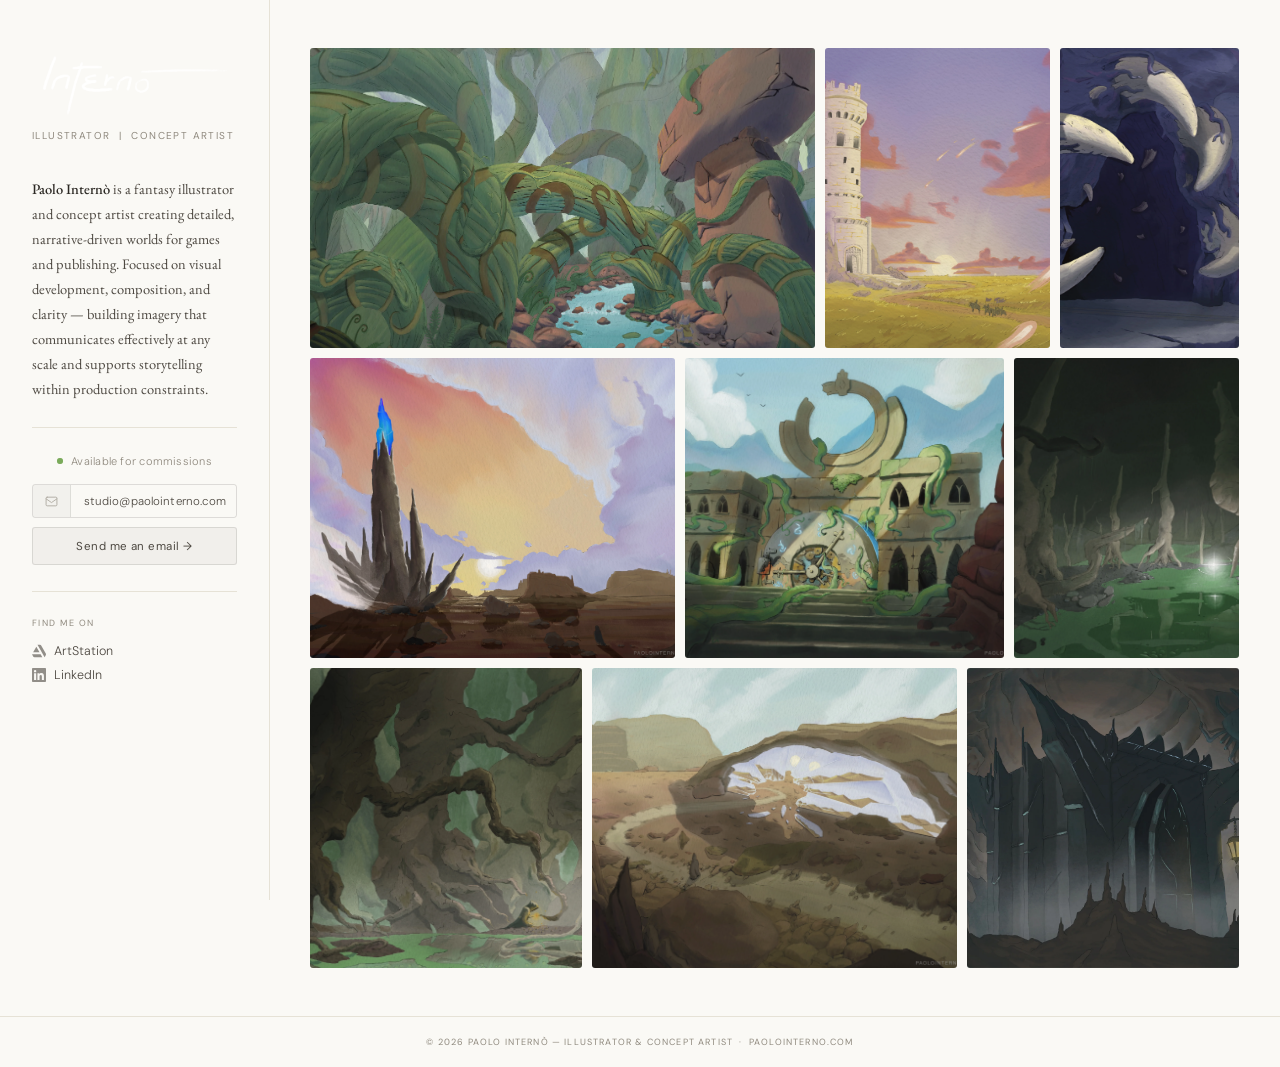
==== index.html @ 75bec922 "Add files via upload" ====
<!DOCTYPE html>
<html lang="en">
<head>
  <meta charset="UTF-8" />
  <meta name="viewport" content="width=device-width, initial-scale=1.0" />
  <title>Paolo Internò — Illustrator &amp; Concept Artist</title>
  <meta name="description" content="Illustrator and concept artist based in Italy. Narrative-driven fantasy worlds for games and publishing. Open for commissions — Paolo Internò." />
  <meta name="author" content="Paolo Internò" />
  <meta name="robots" content="index, follow" />
  <link rel="canonical" href="https://www.paolointerno.com/" />
  <link rel="sitemap" type="application/xml" title="Sitemap" href="/sitemap.xml" />
  <link rel="alternate" hreflang="en" href="https://www.paolointerno.com/" />
  <link rel="alternate" hreflang="x-default" href="https://www.paolointerno.com/" />
  <meta property="og:type" content="website" />
  <meta property="og:url" content="https://www.paolointerno.com/" />
  <meta property="og:title" content="Paolo Internò — Illustrator &amp; Concept Artist" />
  <meta property="og:description" content="Illustrator and concept artist based in Italy. Detailed, narrative-driven fantasy worlds for games and publishing. Open for commissions." />
  <meta property="og:image" content="https://www.paolointerno.com/assets/og-image.jpg" />
  <meta property="og:locale" content="en_US" />
  <meta property="og:site_name" content="Paolo Internò — Illustrator &amp; Concept Artist" />
  <meta name="twitter:card" content="summary_large_image" />
  <meta name="twitter:title" content="Paolo Internò — Illustrator &amp; Concept Artist" />
  <meta name="twitter:description" content="Fantasy illustrator and concept artist based in Italy. World-building art for games and publishing." />
  <meta name="twitter:image" content="https://www.paolointerno.com/assets/og-image.jpg" />
  <link rel="icon" type="image/png" href="assets/favicon/favicon-96x96.png" sizes="96x96" />
  <link rel="icon" type="image/svg+xml" href="assets/favicon/favicon.svg" />
  <link rel="shortcut icon" href="assets/favicon/favicon.ico" />
  <link rel="apple-touch-icon" sizes="180x180" href="assets/favicon/apple-touch-icon.png" />
  <meta name="apple-mobile-web-app-title" content="Internò" />
  <link rel="manifest" href="assets/favicon/site.webmanifest" />
  <meta name="apple-mobile-web-app-capable" content="yes" />
  <meta name="apple-mobile-web-app-status-bar-style" content="black-translucent" />
  <meta name="theme-color" content="#faf9f5" />
  <meta name="msapplication-TileColor" content="#faf9f5" />
  <script type="application/ld+json">
  {
    "@context": "https://schema.org",
    "@graph": [
      {
        "@type": "Person",
        "@id": "https://www.paolointerno.com/#person",
        "name": "Paolo Internò",
        "alternateName": ["Paolo Interno", "P. Internò", "P. Interno"],
        "url": "https://www.paolointerno.com",
        "email": "studio@paolointerno.com",
        "jobTitle": "Freelance Illustrator & Concept Artist",
        "description": "Paolo Internò (Paolo Interno) is a fantasy illustrator and concept artist based in Italy, creating detailed narrative-driven worlds for games and publishing.",
        "knowsAbout": [
          "landscape illustration", "environment illustration", "fantasy landscape art",
          "concept art", "environment design", "world-building", "digital painting",
          "game art", "publishing illustration", "fantasy illustration", "background art"
        ],
        "address": { "@type": "PostalAddress", "addressCountry": "IT" },
        "sameAs": [
          "https://www.artstation.com/paolointerno",
          "https://www.linkedin.com/in/paolointerno"
        ]
      },
      {
        "@type": "ProfessionalService",
        "@id": "https://www.paolointerno.com/#service",
        "name": "Paolo Internò — Freelance Illustration & Concept Art",
        "url": "https://www.paolointerno.com",
        "email": "studio@paolointerno.com",
        "provider": { "@id": "https://www.paolointerno.com/#person" },
        "serviceType": ["Landscape Illustration", "Environment Art", "Concept Art", "Fantasy Illustration"],
        "areaServed": "Worldwide",
        "description": "Commission-based fantasy illustration and concept art for games and publishing. Focused on world-building, composition, and narrative storytelling.",
        "hasOfferCatalog": {
          "@type": "OfferCatalog",
          "name": "Illustration & Concept Art Services",
          "itemListElement": [
            { "@type": "Offer", "itemOffered": { "@type": "Service", "name": "Fantasy Illustration" } },
            { "@type": "Offer", "itemOffered": { "@type": "Service", "name": "Concept Art for Games" } },
            { "@type": "Offer", "itemOffered": { "@type": "Service", "name": "Publishing Illustration & Concept Art" } }
          ]
        }
      },
      {
        "@type": "WebPage",
        "@id": "https://www.paolointerno.com/#webpage",
        "url": "https://www.paolointerno.com/",
        "name": "Paolo Internò — Illustrator &amp; Concept Artist",
        "description": "Portfolio of Paolo Internò, freelance illustrator and concept artist. Detailed, narrative-driven fantasy worlds for games and publishing.",
        "author": { "@id": "https://www.paolointerno.com/#person" },
        "inLanguage": "en",
        "about": { "@id": "https://www.paolointerno.com/#person" }
      },
      {
        "@type": "ImageGallery",
        "@id": "https://www.paolointerno.com/#gallery",
        "name": "Fantasy Illustration & Concept Art Portfolio — Paolo Internò",
        "url": "https://www.paolointerno.com/",
        "author": { "@id": "https://www.paolointerno.com/#person" },
        "hasPart": [
          {
            "@type": "ImageObject",
            "name": "Forest",
            "description": "A sprawling ancient forest bathed in light - fantasy landscape illustration by Paolo Internò.",
            "contentUrl": "https://www.paolointerno.com/assets/illustrations/forest_bloomburrow_final.webp",
            "encodingFormat": "image/webp",
            "author": { "@id": "https://www.paolointerno.com/#person" },
            "keywords": "fantasy forest landscape illustration, environment art, digital painting"
          },
          {
            "@type": "ImageObject",
            "name": "Plains",
            "description": "Wide-open grassland at golden hour — illustration by Paolo Internò.",
            "contentUrl": "https://www.paolointerno.com/assets/illustrations/plains_final.webp",
            "encodingFormat": "image/webp",
            "author": { "@id": "https://www.paolointerno.com/#person" },
            "keywords": "plains environment illustration, golden hour landscape, fantasy art"
          },
          {
            "@type": "ImageObject",
            "name": "Umbral Rift",
            "description": "A monumental beast-mouth cavern entrance — fantasy environment art by Paolo Internò.",
            "contentUrl": "https://www.paolointerno.com/assets/illustrations/umbral_rift_final.webp",
            "encodingFormat": "image/webp",
            "author": { "@id": "https://www.paolointerno.com/#person" },
            "keywords": "fantasy cave environment art, dark fantasy illustration, game art"
          },
          {
            "@type": "ImageObject",
            "name": "Ash Monolith",
            "description": "A solitary ancient monolith rises from an ash-covered plain — illustration by Paolo Internò.",
            "contentUrl": "https://www.paolointerno.com/assets/illustrations/ash_monolith_final.webp",
            "encodingFormat": "image/webp",
            "author": { "@id": "https://www.paolointerno.com/#person" },
            "keywords": "monolith landscape illustration, post-apocalyptic fantasy, environment art"
          },
          {
            "@type": "ImageObject",
            "name": "Mana Breach",
            "description": "An arcane rupture tears through a ruined landscape — fantasy landscape art by Paolo Internò.",
            "contentUrl": "https://www.paolointerno.com/assets/illustrations/mana_breach_final.webp",
            "encodingFormat": "image/webp",
            "author": { "@id": "https://www.paolointerno.com/#person" },
            "keywords": "fantasy magic landscape art, arcane environment illustration, game art"
          },
          {
            "@type": "ImageObject",
            "name": "Whispers from the Mireglass",
            "description": "A reflective swamp with ghostly apparitions — illustration by Paolo Internò.",
            "contentUrl": "https://www.paolointerno.com/assets/illustrations/whispers_from_the_mireglass_final.webp",
            "encodingFormat": "image/webp",
            "author": { "@id": "https://www.paolointerno.com/#person" },
            "keywords": "swamp landscape illustration, dark fantasy environment, atmospheric art"
          },
          {
            "@type": "ImageObject",
            "name": "Heartroot Vault",
            "description": "A vast underground root network forms a cathedral-like natural vault — illustration by Paolo Internò.",
            "contentUrl": "https://www.paolointerno.com/assets/illustrations/heartroot_vault_final.webp",
            "encodingFormat": "image/webp",
            "author": { "@id": "https://www.paolointerno.com/#person" },
            "keywords": "underground fantasy environment, root cavern illustration, dungeon art"
          },
          {
            "@type": "ImageObject",
            "name": "The Artifact Vault",
            "description": "An old catacomb guarded by creepy spiders — illustration by Paolo Internò.",
            "contentUrl": "https://www.paolointerno.com/assets/illustrations/the_artifact_vault_final.webp",
            "encodingFormat": "image/webp",
            "author": { "@id": "https://www.paolointerno.com/#person" },
            "keywords": "catacomb illustration, dark fantasy dungeon art, environment illustration"
          },
          {
            "@type": "ImageObject",
            "name": "Paradox Hollow",
            "description": "A spatially distorted desert where geometry defies logic — illustration by Paolo Internò.",
            "contentUrl": "https://www.paolointerno.com/assets/illustrations/paradox_hollow_final.webp",
            "encodingFormat": "image/webp",
            "author": { "@id": "https://www.paolointerno.com/#person" },
            "keywords": "surreal landscape illustration, fantasy desert art, distorted environment"
          }
        ]
      }
    ]
  }
  </script>
  <link rel="preload" as="image" href="assets/illustrations/forest_bloomburrow_final.webp" type="image/webp" fetchpriority="high" />
  <link rel="preconnect" href="https://fonts.googleapis.com" />
  <link rel="preconnect" href="https://fonts.gstatic.com" crossorigin />
  <!-- Load fonts async — avoids render-blocking, display=swap prevents invisible text -->
  <link rel="preload" as="style" href="https://fonts.googleapis.com/css2?family=EB+Garamond:ital,wght@0,400;0,500;1,400&family=DM+Sans:wght@300;400;500&display=swap" />
  <link rel="stylesheet" media="print" onload="this.media='all'" href="https://fonts.googleapis.com/css2?family=EB+Garamond:ital,wght@0,400;0,500;1,400&family=DM+Sans:wght@300;400;500&display=swap" />
  <noscript><link rel="stylesheet" href="https://fonts.googleapis.com/css2?family=EB+Garamond:ital,wght@0,400;0,500;1,400&family=DM+Sans:wght@300;400;500&display=swap" /></noscript>

  <link rel="stylesheet" href="style.css" />
  </head>
<body>

<!-- ── Lightbox ── -->
<div class="lightbox" id="lightbox" role="dialog" aria-modal="true" aria-labelledby="lbTitle">
  <div class="lightbox-backdrop" id="lbBackdrop"></div>
  <button class="lightbox-close" id="lbClose" aria-label="Close">&#x2715;</button>
  <div class="lightbox-inner">
    <div class="lightbox-scroll-area" id="lbScrollArea"></div>
    <div class="lightbox-panel">
      <div class="lightbox-counter" id="lbCounter"></div>
      <div class="lightbox-title" id="lbTitle"></div>
      <div class="lightbox-meta" id="lbMeta"></div>
      <button class="lightbox-close-mobile" id="lbCloseMobile" aria-label="Close">&#x2715;</button>
      <div class="lightbox-desc" id="lbDesc"></div>
      <div class="lightbox-divider"></div>
      <div class="lightbox-nav">
        <button class="lightbox-nav-btn" id="lbPrev">
          <svg viewBox="0 0 24 24" fill="none" stroke="currentColor" stroke-width="1.8" stroke-linecap="round" stroke-linejoin="round"><polyline points="15 18 9 12 15 6"/></svg>Prev
        </button>
        <button class="lightbox-nav-btn" id="lbNext">
          Next<svg viewBox="0 0 24 24" fill="none" stroke="currentColor" stroke-width="1.8" stroke-linecap="round" stroke-linejoin="round"><polyline points="9 18 15 12 9 6"/></svg>
        </button>
      </div>
    </div>
  </div>
</div>

<div class="site">

  <!-- ── Sidebar ── -->
  <aside class="sidebar" aria-label="Contact and navigation">
    <div class="sidebar-text-content">

      <h1 class="sr-only">Paolo Internò (Paolo Interno) — Illustrator &amp; Concept Artist</h1>
      <div class="sig-wrap">
        <picture>
          <source srcset="assets/Signature.webp" type="image/webp" />
          <img src="assets/Signature.png" alt="Paolo Internò — freelance illustrator and concept artist"
            onerror="this.parentElement.nextElementSibling.style.display='block'" width="630" height="234" />
        </picture>
        <span class="sig-fallback">Paolo Internò</span>
      </div>

      <p class="role">Illustrator &nbsp;|&nbsp; Concept Artist</p>

      <p class="about-bio">
        <strong>Paolo Internò</strong> is a fantasy illustrator and concept artist creating detailed, narrative-driven worlds for games and publishing. Focused on visual development, composition, and clarity — building imagery that communicates effectively at any scale and supports storytelling within production constraints.
      </p>

      <div class="divider"></div>

      <!-- Sidebar caption (desktop only, shown when lightbox is open) -->
      <div class="sidebar-caption-area" id="sbCaption" aria-hidden="true">
        <div class="sidebar-caption-title" id="sbTitle">-</div>
        <div class="sidebar-caption-meta" id="sbMeta">-</div>
        <div class="sidebar-nav-btns">
          <button class="sidebar-nav-btn" id="sbPrev">
            <svg viewBox="0 0 24 24" fill="none" stroke="currentColor" stroke-width="1.8" stroke-linecap="round" stroke-linejoin="round"><polyline points="15 18 9 12 15 6"/></svg>Prev
          </button>
          <button class="sidebar-nav-btn" id="sbNext">
            Next<svg viewBox="0 0 24 24" fill="none" stroke="currentColor" stroke-width="1.8" stroke-linecap="round" stroke-linejoin="round"><polyline points="9 18 15 12 9 6"/></svg>
          </button>
        </div>
        <div class="divider" style="margin-top:1.4rem"></div>
      </div>

      <!-- Contact block -->
      <div class="contact-block">
        <div class="contact-status">
          <div class="avail-dot"></div>
          Available for commissions
        </div>
        <div class="contact-email-row">
          <div class="contact-email-label">
            <svg viewBox="0 0 24 24" fill="none" stroke="currentColor" stroke-width="1.6" stroke-linecap="round" stroke-linejoin="round"><rect x="2" y="4" width="20" height="16" rx="2"/><polyline points="2,7 12,14 22,7"/></svg>
          </div>
          <a class="contact-email-link" href="mailto:studio@paolointerno.com">studio@paolointerno.com</a>
        </div>
        <a class="contact-cta" href="mailto:studio@paolointerno.com">Send me an email →</a>
      </div>

      <!-- Divider before social (hidden on mobile) -->
      <div class="divider sidebar-divider-before-social"></div>

      <!-- Social links (desktop only - hidden on mobile) -->
      <div class="sidebar-section">
        <p class="sidebar-label">Find me on</p>
        <a class="sidebar-link" href="https://www.artstation.com/paolointerno" target="_blank" rel="noopener noreferrer me">
          <svg viewBox="0 0 24 24" fill="currentColor" aria-hidden="true"><path d="M0 17.723l2.027 3.505h.001a2.424 2.424 0 0 0 2.164 1.333h13.457l-2.792-4.838H0zm24 .025c0-.484-.143-.935-.388-1.314L15.728 2.728a2.424 2.424 0 0 0-2.164-1.333H9.419L21.598 22.54l1.92-3.325c.32-.556.482-1.145.482-1.467zm-11.129-3.462L7.428 4.858l-5.444 9.428h10.887z"/></svg>
          ArtStation
        </a>
        <a class="sidebar-link" href="https://www.linkedin.com/in/paolointerno" target="_blank" rel="noopener noreferrer me">
          <svg viewBox="0 0 24 24" fill="currentColor" aria-hidden="true"><path d="M20.447 20.452h-3.554v-5.569c0-1.328-.027-3.037-1.852-3.037-1.853 0-2.136 1.445-2.136 2.939v5.667H9.351V9h3.414v1.561h.046c.477-.9 1.637-1.85 3.37-1.85 3.601 0 4.267 2.37 4.267 5.455v6.286zM5.337 7.433a2.062 2.062 0 0 1-2.063-2.065 2.064 2.064 0 1 1 2.063 2.065zm1.782 13.019H3.555V9h3.564v11.452zM22.225 0H1.771C.792 0 0 .774 0 1.729v20.542C0 23.227.792 24 1.771 24h20.451C23.2 24 24 23.227 24 22.271V1.729C24 .774 23.2 0 22.222 0h.003z"/></svg>
          LinkedIn
        </a>
      </div>

    </div>
  </aside>

  <!-- ── Gallery ── -->
  <main class="gallery-area" aria-label="Portfolio gallery">
    <div class="gallery-grid" id="galleryGrid" role="group" aria-label="Illustration portfolio">
      <!-- Populated dynamically from paintings.js -->
    </div>
    <noscript><p style="font-family:'EB Garamond',Georgia,serif;color:#8f897e;padding:4rem 0;text-align:center;font-size:15px;">Please enable JavaScript to view the portfolio.</p></noscript>
  </main>
</div>

<!-- Mobile bottom contact (hidden on desktop) -->
<div class="mobile-bottom-contact">
  <div class="contact-block">
    <div class="contact-status">
      <div class="avail-dot"></div>
      Available for commissions
    </div>
    <div class="contact-email-row">
      <div class="contact-email-label">
        <svg viewBox="0 0 24 24" fill="none" stroke="currentColor" stroke-width="1.6" stroke-linecap="round" stroke-linejoin="round"><rect x="2" y="4" width="20" height="16" rx="2"/><polyline points="2,7 12,14 22,7"/></svg>
      </div>
      <a class="contact-email-link" href="mailto:studio@paolointerno.com">studio@paolointerno.com</a>
    </div>
    <a class="contact-cta" href="mailto:studio@paolointerno.com">Send me an email →</a>
  </div>
  <div class="divider"></div>
  <div class="sidebar-section">
    <p class="sidebar-label">Find me on</p>
    <a class="sidebar-link" href="https://www.artstation.com/paolointerno" target="_blank" rel="noopener noreferrer me">
      <svg viewBox="0 0 24 24" fill="currentColor" aria-hidden="true"><path d="M0 17.723l2.027 3.505h.001a2.424 2.424 0 0 0 2.164 1.333h13.457l-2.792-4.838H0zm24 .025c0-.484-.143-.935-.388-1.314L15.728 2.728a2.424 2.424 0 0 0-2.164-1.333H9.419L21.598 22.54l1.92-3.325c.32-.556.482-1.145.482-1.467zm-11.129-3.462L7.428 4.858l-5.444 9.428h10.887z"/></svg>
      ArtStation
    </a>
    <a class="sidebar-link" href="https://www.linkedin.com/in/paolointerno" target="_blank" rel="noopener noreferrer me">
      <svg viewBox="0 0 24 24" fill="currentColor" aria-hidden="true"><path d="M20.447 20.452h-3.554v-5.569c0-1.328-.027-3.037-1.852-3.037-1.853 0-2.136 1.445-2.136 2.939v5.667H9.351V9h3.414v1.561h.046c.477-.9 1.637-1.85 3.37-1.85 3.601 0 4.267 2.37 4.267 5.455v6.286zM5.337 7.433a2.062 2.062 0 0 1-2.063-2.065 2.064 2.064 0 1 1 2.063 2.065zm1.782 13.019H3.555V9h3.564v11.452zM22.225 0H1.771C.792 0 0 .774 0 1.729v20.542C0 23.227.792 24 1.771 24h20.451C23.2 24 24 23.227 24 22.271V1.729C24 .774 23.2 0 22.222 0h.003z"/></svg>
      LinkedIn
    </a>
  </div>
</div>



<!-- Legal notice -->
<footer class="legal-notice">© 2026 <strong style="font-weight:400">Paolo Internò</strong> — Illustrator &amp; Concept Artist &nbsp;·&nbsp; paolointerno.com</footer>

<script src="paintings.js"></script>
<script src="app.js"></script>
</body>
</html>
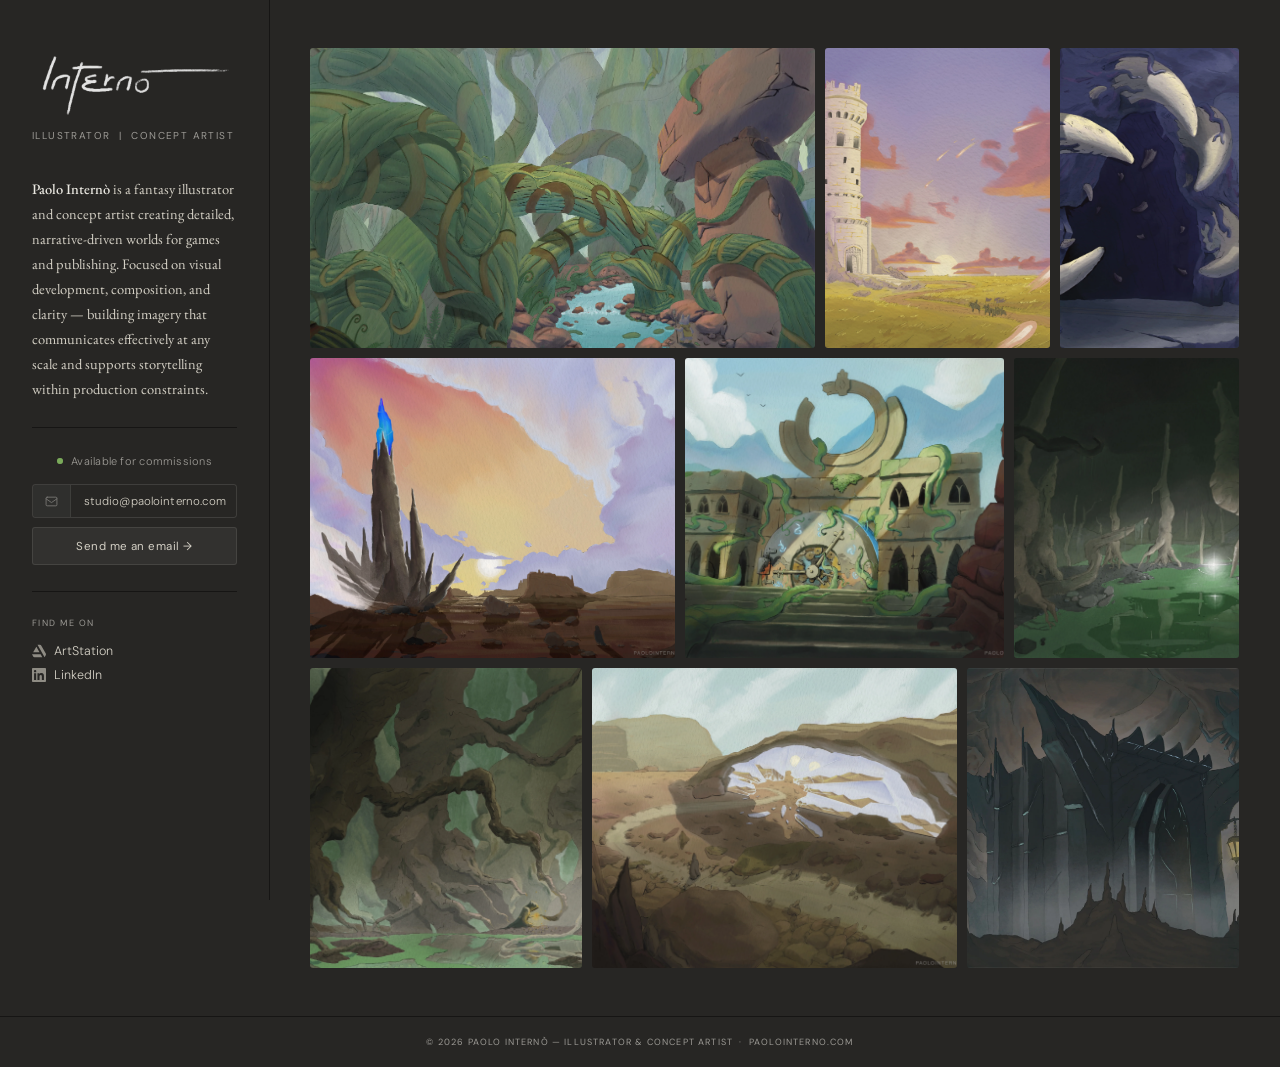
==== commit 8f03fc04: "Add files via upload" ====
--- a/index.html
+++ b/index.html
@@ -22,16 +22,19 @@
   <meta name="twitter:title" content="Paolo Internò — Illustrator &amp; Concept Artist" />
   <meta name="twitter:description" content="Fantasy illustrator and concept artist based in Italy. World-building art for games and publishing." />
   <meta name="twitter:image" content="https://www.paolointerno.com/assets/og-image.jpg" />
-  <link rel="icon" type="image/png" href="assets/favicon/favicon-96x96.png" sizes="96x96" />
-  <link rel="icon" type="image/svg+xml" href="assets/favicon/favicon.svg" />
-  <link rel="shortcut icon" href="assets/favicon/favicon.ico" />
-  <link rel="apple-touch-icon" sizes="180x180" href="assets/favicon/apple-touch-icon.png" />
-  <meta name="apple-mobile-web-app-title" content="Internò" />
-  <link rel="manifest" href="assets/favicon/site.webmanifest" />
+
+<link rel="icon" type="image/png" href="assets/favicon/favicon-96x96.png" sizes="96x96" />
+<link rel="icon" type="image/svg+xml" href="assets/favicon/favicon.svg" />
+<link rel="shortcut icon" href="assets/favicon/favicon.ico" />
+<link rel="apple-touch-icon" sizes="180x180" href="assets/favicon/apple-touch-icon.png" />
+<meta name="apple-mobile-web-app-title" content="Internò" />
+<link rel="manifest" href="assets/favicon/site.webmanifest" />
+
+  
   <meta name="apple-mobile-web-app-capable" content="yes" />
   <meta name="apple-mobile-web-app-status-bar-style" content="black-translucent" />
-  <meta name="theme-color" content="#faf9f5" />
-  <meta name="msapplication-TileColor" content="#faf9f5" />
+  <meta name="theme-color" content="#1a1814" />
+  <meta name="msapplication-TileColor" content="#1a1814" />
   <script type="application/ld+json">
   {
     "@context": "https://schema.org",
@@ -294,7 +297,7 @@
     <div class="gallery-grid" id="galleryGrid" role="group" aria-label="Illustration portfolio">
       <!-- Populated dynamically from paintings.js -->
     </div>
-    <noscript><p style="font-family:'EB Garamond',Georgia,serif;color:#8f897e;padding:4rem 0;text-align:center;font-size:15px;">Please enable JavaScript to view the portfolio.</p></noscript>
+    <noscript><p style="font-family:'EB Garamond',Georgia,serif;color:#9c9a95;padding:4rem 0;text-align:center;font-size:15px;">Please enable JavaScript to view the portfolio.</p></noscript>
   </main>
 </div>
 
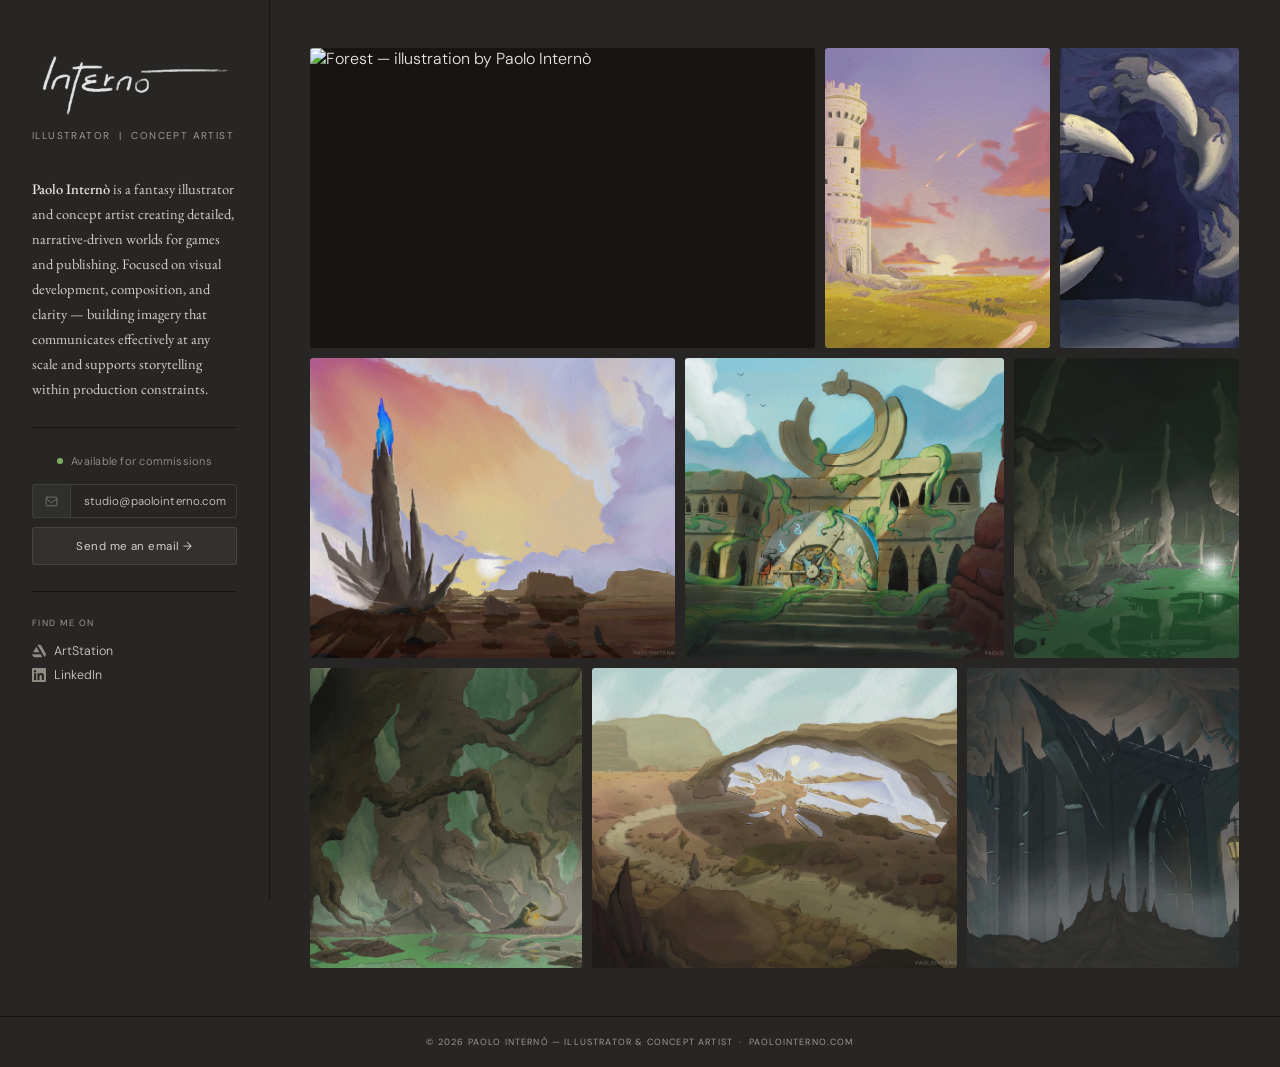
==== commit 8e516e8c: "Update index.html" ====
--- a/index.html
+++ b/index.html
@@ -100,7 +100,7 @@
             "@type": "ImageObject",
             "name": "Forest",
             "description": "A sprawling ancient forest bathed in light - fantasy landscape illustration by Paolo Internò.",
-            "contentUrl": "https://www.paolointerno.com/assets/illustrations/forest_bloomburrow_final.webp",
+            "contentUrl": "https://www.paolointerno.com/assets/illustrations/forest_bloomborrow_final.webp",
             "encodingFormat": "image/webp",
             "author": { "@id": "https://www.paolointerno.com/#person" },
             "keywords": "fantasy forest landscape illustration, environment art, digital painting"
@@ -182,7 +182,7 @@
     ]
   }
   </script>
-  <link rel="preload" as="image" href="assets/illustrations/forest_bloomburrow_final.webp" type="image/webp" fetchpriority="high" />
+  <link rel="preload" as="image" href="assets/illustrations/forest_bloomborrow_final.webp" type="image/webp" fetchpriority="high" />
   <link rel="preconnect" href="https://fonts.googleapis.com" />
   <link rel="preconnect" href="https://fonts.gstatic.com" crossorigin />
   <!-- Load fonts async — avoids render-blocking, display=swap prevents invisible text -->
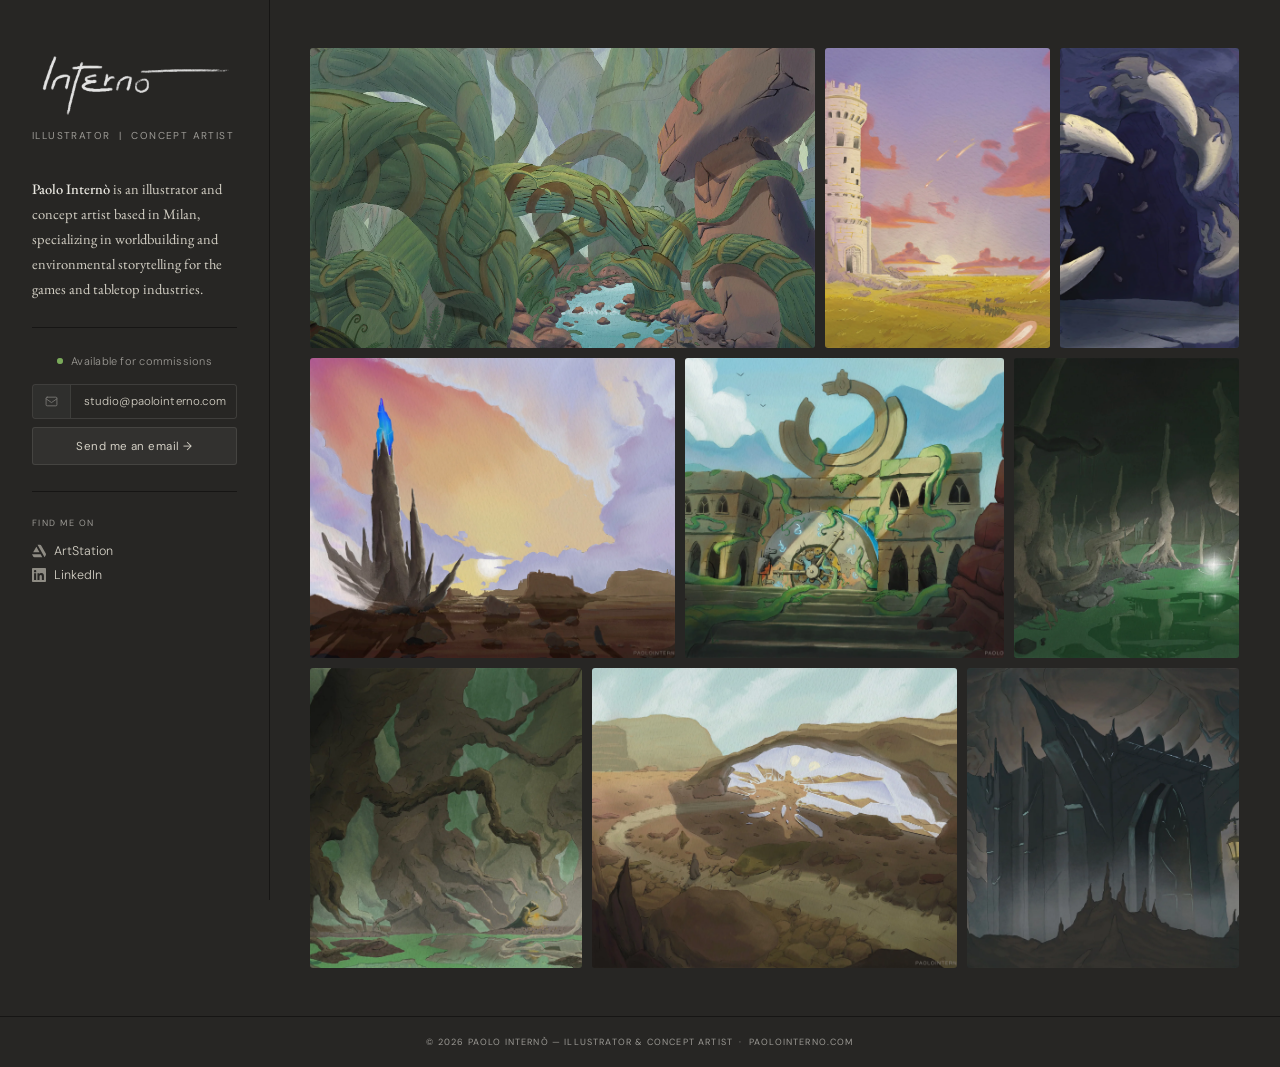
==== commit 5521fd9c: "Update index.html" ====
--- a/index.html
+++ b/index.html
@@ -238,7 +238,7 @@
       <p class="role">Illustrator &nbsp;|&nbsp; Concept Artist</p>
 
       <p class="about-bio">
-        <strong>Paolo Internò</strong> is a fantasy illustrator and concept artist creating detailed, narrative-driven worlds for games and publishing. Focused on visual development, composition, and clarity — building imagery that communicates effectively at any scale and supports storytelling within production constraints.
+        <strong>Paolo Internò</strong> is an illustrator and concept artist based in Milan, specializing in worldbuilding and environmental storytelling for the games and tabletop industries.
       </p>
 
       <div class="divider"></div>
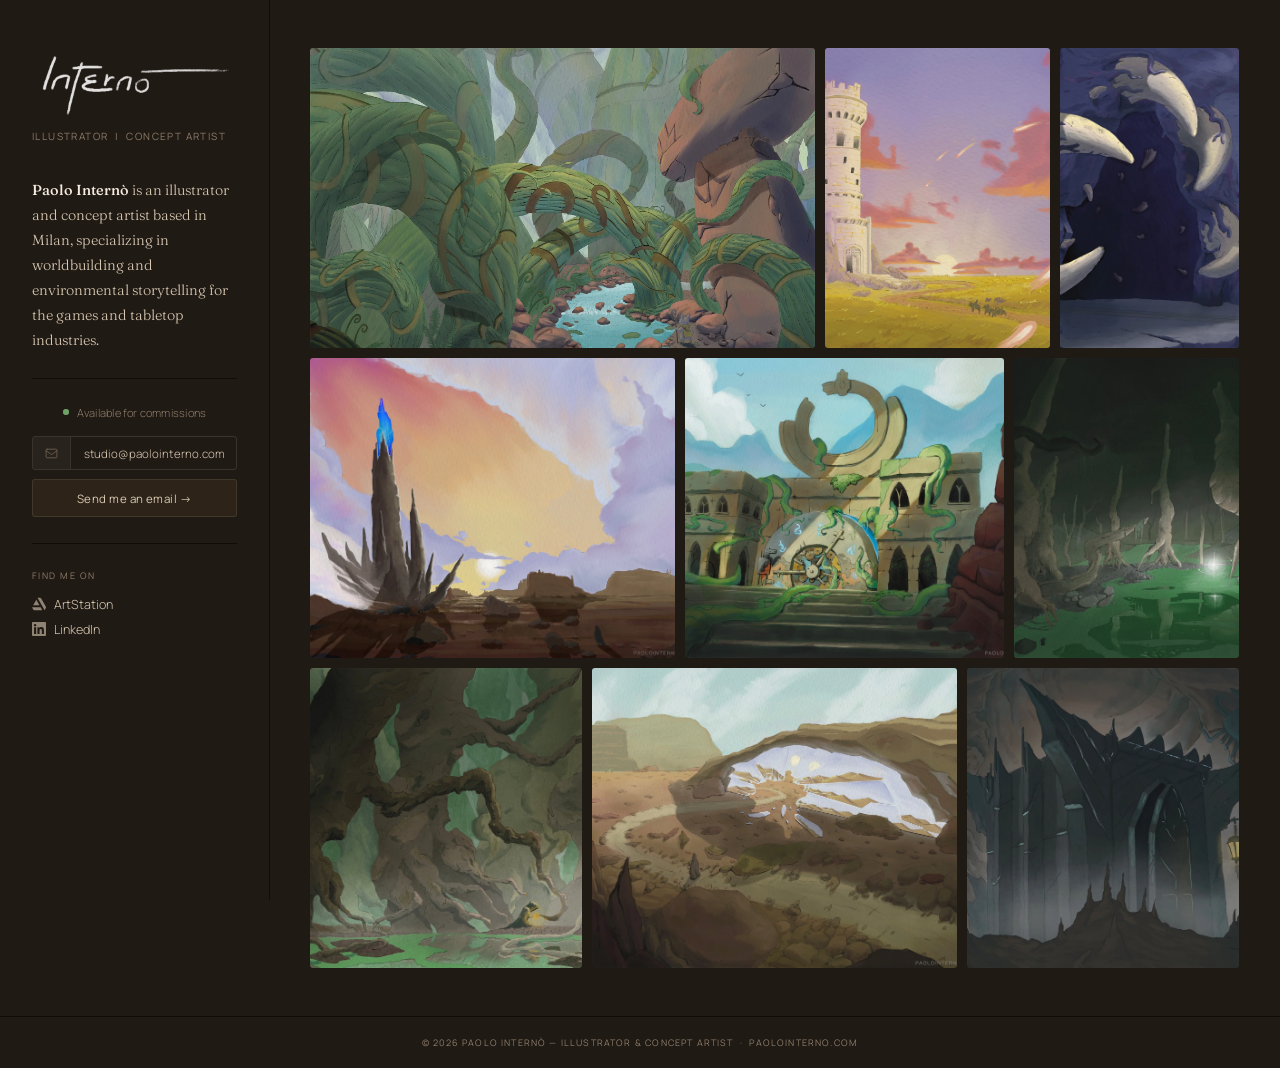
==== commit 8fa7f7a9: "Add files via upload" ====
--- a/index.html
+++ b/index.html
@@ -4,7 +4,7 @@
   <meta charset="UTF-8" />
   <meta name="viewport" content="width=device-width, initial-scale=1.0" />
   <title>Paolo Internò — Illustrator &amp; Concept Artist</title>
-  <meta name="description" content="Illustrator and concept artist based in Italy. Narrative-driven fantasy worlds for games and publishing. Open for commissions — Paolo Internò." />
+  <meta name="description" content="Illustrator and concept artist based in Milan, specializing in worldbuilding and environmental storytelling for the games and tabletop industries. Open for commissions — Paolo Internò." />
   <meta name="author" content="Paolo Internò" />
   <meta name="robots" content="index, follow" />
   <link rel="canonical" href="https://www.paolointerno.com/" />
@@ -14,13 +14,13 @@
   <meta property="og:type" content="website" />
   <meta property="og:url" content="https://www.paolointerno.com/" />
   <meta property="og:title" content="Paolo Internò — Illustrator &amp; Concept Artist" />
-  <meta property="og:description" content="Illustrator and concept artist based in Italy. Detailed, narrative-driven fantasy worlds for games and publishing. Open for commissions." />
+  <meta property="og:description" content="Illustrator and concept artist based in Milan, specializing in worldbuilding and environmental storytelling for the games and tabletop industries. Open for commissions." />
   <meta property="og:image" content="https://www.paolointerno.com/assets/og-image.jpg" />
   <meta property="og:locale" content="en_US" />
   <meta property="og:site_name" content="Paolo Internò — Illustrator &amp; Concept Artist" />
   <meta name="twitter:card" content="summary_large_image" />
   <meta name="twitter:title" content="Paolo Internò — Illustrator &amp; Concept Artist" />
-  <meta name="twitter:description" content="Fantasy illustrator and concept artist based in Italy. World-building art for games and publishing." />
+  <meta name="twitter:description" content="Illustrator and concept artist based in Milan, specializing in worldbuilding and environmental storytelling for the games and tabletop industries." />
   <meta name="twitter:image" content="https://www.paolointerno.com/assets/og-image.jpg" />
 
 <link rel="icon" type="image/png" href="assets/favicon/favicon-96x96.png" sizes="96x96" />
@@ -33,8 +33,8 @@
   
   <meta name="apple-mobile-web-app-capable" content="yes" />
   <meta name="apple-mobile-web-app-status-bar-style" content="black-translucent" />
-  <meta name="theme-color" content="#1a1814" />
-  <meta name="msapplication-TileColor" content="#1a1814" />
+  <meta name="theme-color" content="#201a14" />
+  <meta name="msapplication-TileColor" content="#201a14" />
   <script type="application/ld+json">
   {
     "@context": "https://schema.org",
@@ -47,13 +47,13 @@
         "url": "https://www.paolointerno.com",
         "email": "studio@paolointerno.com",
         "jobTitle": "Freelance Illustrator & Concept Artist",
-        "description": "Paolo Internò (Paolo Interno) is a fantasy illustrator and concept artist based in Italy, creating detailed narrative-driven worlds for games and publishing.",
+        "description": "Paolo Internò (Paolo Interno) is an illustrator and concept artist based in Milan, specializing in worldbuilding and environmental storytelling for the games and tabletop industries.",
         "knowsAbout": [
           "landscape illustration", "environment illustration", "fantasy landscape art",
           "concept art", "environment design", "world-building", "digital painting",
           "game art", "publishing illustration", "fantasy illustration", "background art"
         ],
-        "address": { "@type": "PostalAddress", "addressCountry": "IT" },
+        "address": { "@type": "PostalAddress", "addressLocality": "Milan", "addressCountry": "IT" },
         "sameAs": [
           "https://www.artstation.com/paolointerno",
           "https://www.linkedin.com/in/paolointerno"
@@ -84,7 +84,7 @@
         "@id": "https://www.paolointerno.com/#webpage",
         "url": "https://www.paolointerno.com/",
         "name": "Paolo Internò — Illustrator &amp; Concept Artist",
-        "description": "Portfolio of Paolo Internò, freelance illustrator and concept artist. Detailed, narrative-driven fantasy worlds for games and publishing.",
+        "description": "Portfolio of Paolo Internò, illustrator and concept artist based in Milan, specializing in worldbuilding and environmental storytelling for the games and tabletop industries.",
         "author": { "@id": "https://www.paolointerno.com/#person" },
         "inLanguage": "en",
         "about": { "@id": "https://www.paolointerno.com/#person" }
@@ -100,7 +100,7 @@
             "@type": "ImageObject",
             "name": "Forest",
             "description": "A sprawling ancient forest bathed in light - fantasy landscape illustration by Paolo Internò.",
-            "contentUrl": "https://www.paolointerno.com/assets/illustrations/forest_bloomborrow_final.webp",
+            "contentUrl": "https://www.paolointerno.com/assets/illustrations/forest_bloomburrow_final.webp",
             "encodingFormat": "image/webp",
             "author": { "@id": "https://www.paolointerno.com/#person" },
             "keywords": "fantasy forest landscape illustration, environment art, digital painting"
@@ -182,13 +182,13 @@
     ]
   }
   </script>
-  <link rel="preload" as="image" href="assets/illustrations/forest_bloomborrow_final.webp" type="image/webp" fetchpriority="high" />
+  <link rel="preload" as="image" href="assets/illustrations/forest_bloomburrow_final.webp" type="image/webp" fetchpriority="high" />
   <link rel="preconnect" href="https://fonts.googleapis.com" />
   <link rel="preconnect" href="https://fonts.gstatic.com" crossorigin />
   <!-- Load fonts async — avoids render-blocking, display=swap prevents invisible text -->
-  <link rel="preload" as="style" href="https://fonts.googleapis.com/css2?family=EB+Garamond:ital,wght@0,400;0,500;1,400&family=DM+Sans:wght@300;400;500&display=swap" />
-  <link rel="stylesheet" media="print" onload="this.media='all'" href="https://fonts.googleapis.com/css2?family=EB+Garamond:ital,wght@0,400;0,500;1,400&family=DM+Sans:wght@300;400;500&display=swap" />
-  <noscript><link rel="stylesheet" href="https://fonts.googleapis.com/css2?family=EB+Garamond:ital,wght@0,400;0,500;1,400&family=DM+Sans:wght@300;400;500&display=swap" /></noscript>
+  <link rel="preload" as="style" href="https://fonts.googleapis.com/css2?family=Fraunces:ital,wght@0,400;0,500;1,400;1,500&family=Manrope:wght@300;400;500;600&display=swap" />
+  <link rel="stylesheet" media="print" onload="this.media='all'" href="https://fonts.googleapis.com/css2?family=Fraunces:ital,wght@0,400;0,500;1,400;1,500&family=Manrope:wght@300;400;500;600&display=swap" />
+  <noscript><link rel="stylesheet" href="https://fonts.googleapis.com/css2?family=Fraunces:ital,wght@0,400;0,500;1,400;1,500&family=Manrope:wght@300;400;500;600&display=swap" /></noscript>
 
   <link rel="stylesheet" href="style.css" />
   </head>
@@ -297,7 +297,7 @@
     <div class="gallery-grid" id="galleryGrid" role="group" aria-label="Illustration portfolio">
       <!-- Populated dynamically from paintings.js -->
     </div>
-    <noscript><p style="font-family:'EB Garamond',Georgia,serif;color:#9c9a95;padding:4rem 0;text-align:center;font-size:15px;">Please enable JavaScript to view the portfolio.</p></noscript>
+    <noscript><p style="font-family:'Fraunces',Georgia,serif;color:#8c7d6b;padding:4rem 0;text-align:center;font-size:15px;">Please enable JavaScript to view the portfolio.</p></noscript>
   </main>
 </div>
 
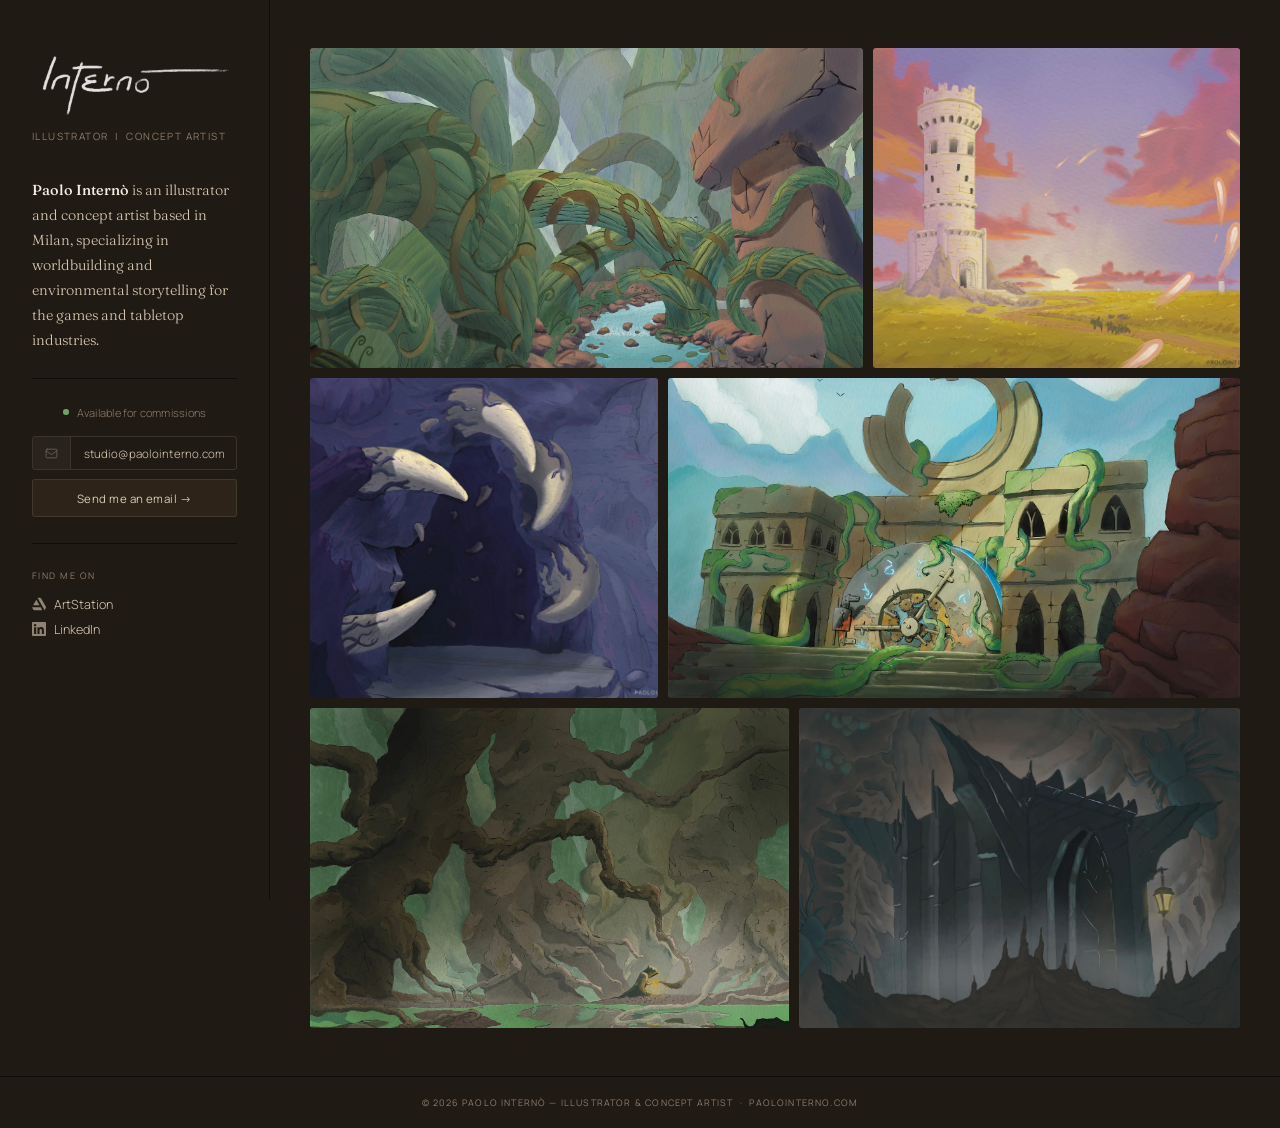
==== commit 4dec23d2: "Update index.html" ====
--- a/index.html
+++ b/index.html
@@ -109,7 +109,7 @@
             "@type": "ImageObject",
             "name": "Plains",
             "description": "Wide-open grassland at golden hour — illustration by Paolo Internò.",
-            "contentUrl": "https://www.paolointerno.com/assets/illustrations/plains_final.webp",
+            "contentUrl": "https://www.paolointerno.com/assets/illustrations/Plains_Dominaria.jpg",
             "encodingFormat": "image/webp",
             "author": { "@id": "https://www.paolointerno.com/#person" },
             "keywords": "plains environment illustration, golden hour landscape, fantasy art"
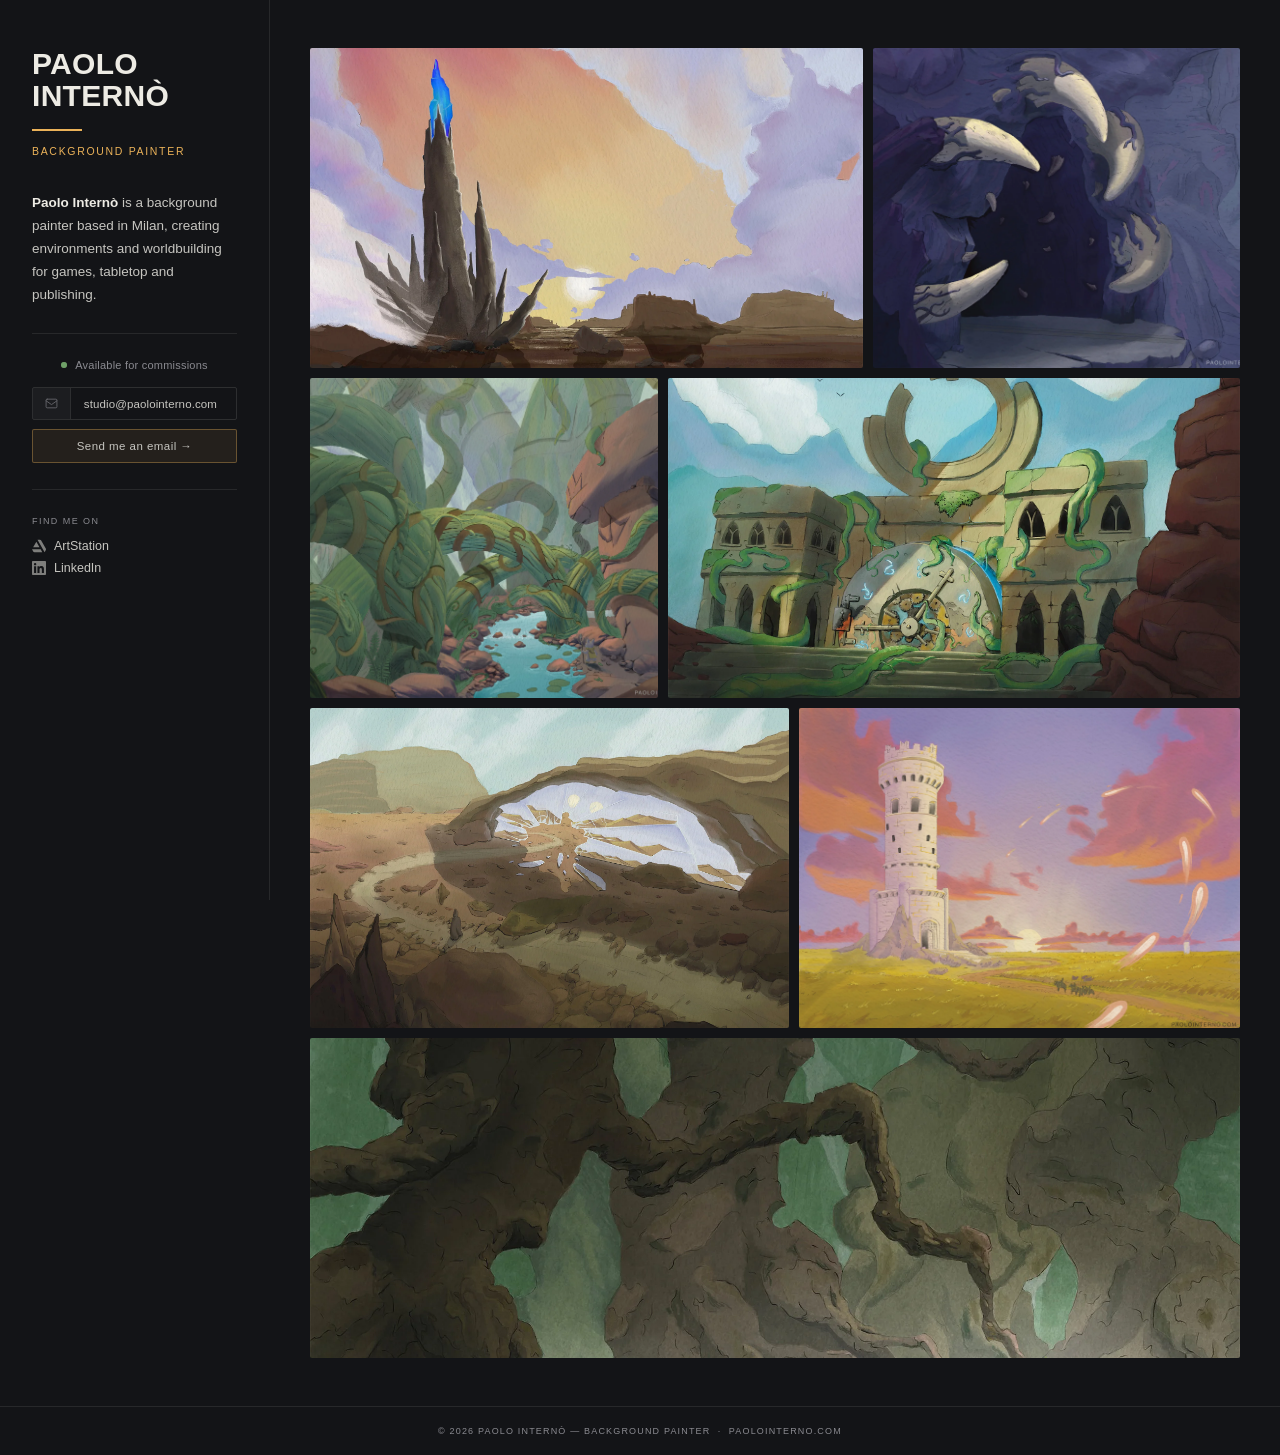
==== commit 510fd8f5: "Add files via upload" ====
--- a/index.html
+++ b/index.html
@@ -3,8 +3,8 @@
 <head>
   <meta charset="UTF-8" />
   <meta name="viewport" content="width=device-width, initial-scale=1.0" />
-  <title>Paolo Internò — Illustrator &amp; Concept Artist</title>
-  <meta name="description" content="Illustrator and concept artist based in Milan, specializing in worldbuilding and environmental storytelling for the games and tabletop industries. Open for commissions — Paolo Internò." />
+  <title>Paolo Internò — Background Painter</title>
+  <meta name="description" content="Background painter based in Milan, creating environments and worldbuilding for games, tabletop and publishing. Open for commissions — Paolo Internò." />
   <meta name="author" content="Paolo Internò" />
   <meta name="robots" content="index, follow" />
   <link rel="canonical" href="https://www.paolointerno.com/" />
@@ -13,14 +13,14 @@
   <link rel="alternate" hreflang="x-default" href="https://www.paolointerno.com/" />
   <meta property="og:type" content="website" />
   <meta property="og:url" content="https://www.paolointerno.com/" />
-  <meta property="og:title" content="Paolo Internò — Illustrator &amp; Concept Artist" />
-  <meta property="og:description" content="Illustrator and concept artist based in Milan, specializing in worldbuilding and environmental storytelling for the games and tabletop industries. Open for commissions." />
+  <meta property="og:title" content="Paolo Internò — Background Painter" />
+  <meta property="og:description" content="Background painter based in Milan, creating environments and worldbuilding for games, tabletop and publishing. Open for commissions." />
   <meta property="og:image" content="https://www.paolointerno.com/assets/og-image.jpg" />
   <meta property="og:locale" content="en_US" />
-  <meta property="og:site_name" content="Paolo Internò — Illustrator &amp; Concept Artist" />
+  <meta property="og:site_name" content="Paolo Internò — Background Painter" />
   <meta name="twitter:card" content="summary_large_image" />
-  <meta name="twitter:title" content="Paolo Internò — Illustrator &amp; Concept Artist" />
-  <meta name="twitter:description" content="Illustrator and concept artist based in Milan, specializing in worldbuilding and environmental storytelling for the games and tabletop industries." />
+  <meta name="twitter:title" content="Paolo Internò — Background Painter" />
+  <meta name="twitter:description" content="Background painter based in Milan, creating environments and worldbuilding for games, tabletop and publishing." />
   <meta name="twitter:image" content="https://www.paolointerno.com/assets/og-image.jpg" />
 
 <link rel="icon" type="image/png" href="assets/favicon/favicon-96x96.png" sizes="96x96" />
@@ -33,8 +33,8 @@
   
   <meta name="apple-mobile-web-app-capable" content="yes" />
   <meta name="apple-mobile-web-app-status-bar-style" content="black-translucent" />
-  <meta name="theme-color" content="#201a14" />
-  <meta name="msapplication-TileColor" content="#201a14" />
+  <meta name="theme-color" content="#131417" />
+  <meta name="msapplication-TileColor" content="#131417" />
   <script type="application/ld+json">
   {
     "@context": "https://schema.org",
@@ -43,17 +43,31 @@
         "@type": "Person",
         "@id": "https://www.paolointerno.com/#person",
         "name": "Paolo Internò",
-        "alternateName": ["Paolo Interno", "P. Internò", "P. Interno"],
+        "alternateName": [
+          "Paolo Interno",
+          "P. Internò",
+          "P. Interno"
+        ],
         "url": "https://www.paolointerno.com",
         "email": "studio@paolointerno.com",
-        "jobTitle": "Freelance Illustrator & Concept Artist",
-        "description": "Paolo Internò (Paolo Interno) is an illustrator and concept artist based in Milan, specializing in worldbuilding and environmental storytelling for the games and tabletop industries.",
+        "jobTitle": "Freelance Background Painter",
+        "description": "Paolo Internò (Paolo Interno) is a background painter based in Milan, creating environments and worldbuilding for games, tabletop and publishing.",
         "knowsAbout": [
-          "landscape illustration", "environment illustration", "fantasy landscape art",
-          "concept art", "environment design", "world-building", "digital painting",
-          "game art", "publishing illustration", "fantasy illustration", "background art"
+          "background painting",
+          "environment painting",
+          "environment illustration",
+          "fantasy landscape art",
+          "world-building",
+          "digital painting",
+          "game art",
+          "publishing illustration",
+          "background art"
         ],
-        "address": { "@type": "PostalAddress", "addressLocality": "Milan", "addressCountry": "IT" },
+        "address": {
+          "@type": "PostalAddress",
+          "addressLocality": "Milan",
+          "addressCountry": "IT"
+        },
         "sameAs": [
           "https://www.artstation.com/paolointerno",
           "https://www.linkedin.com/in/paolointerno"
@@ -62,20 +76,45 @@
       {
         "@type": "ProfessionalService",
         "@id": "https://www.paolointerno.com/#service",
-        "name": "Paolo Internò — Freelance Illustration & Concept Art",
+        "name": "Paolo Internò — Freelance Background Painting",
         "url": "https://www.paolointerno.com",
         "email": "studio@paolointerno.com",
-        "provider": { "@id": "https://www.paolointerno.com/#person" },
-        "serviceType": ["Landscape Illustration", "Environment Art", "Concept Art", "Fantasy Illustration"],
+        "provider": {
+          "@id": "https://www.paolointerno.com/#person"
+        },
+        "serviceType": [
+          "Background Painting",
+          "Environment Art",
+          "Environment Illustration",
+          "Fantasy Illustration"
+        ],
         "areaServed": "Worldwide",
-        "description": "Commission-based fantasy illustration and concept art for games and publishing. Focused on world-building, composition, and narrative storytelling.",
+        "description": "Commission-based background painting and environment art for games, tabletop and publishing. Focused on world-building, composition and atmosphere.",
         "hasOfferCatalog": {
           "@type": "OfferCatalog",
-          "name": "Illustration & Concept Art Services",
+          "name": "Background Painting & Environment Art Services",
           "itemListElement": [
-            { "@type": "Offer", "itemOffered": { "@type": "Service", "name": "Fantasy Illustration" } },
-            { "@type": "Offer", "itemOffered": { "@type": "Service", "name": "Concept Art for Games" } },
-            { "@type": "Offer", "itemOffered": { "@type": "Service", "name": "Publishing Illustration & Concept Art" } }
+            {
+              "@type": "Offer",
+              "itemOffered": {
+                "@type": "Service",
+                "name": "Background Painting"
+              }
+            },
+            {
+              "@type": "Offer",
+              "itemOffered": {
+                "@type": "Service",
+                "name": "Environment Art for Games and Tabletop"
+              }
+            },
+            {
+              "@type": "Offer",
+              "itemOffered": {
+                "@type": "Service",
+                "name": "Publishing Illustration"
+              }
+            }
           ]
         }
       },
@@ -83,112 +122,108 @@
         "@type": "WebPage",
         "@id": "https://www.paolointerno.com/#webpage",
         "url": "https://www.paolointerno.com/",
-        "name": "Paolo Internò — Illustrator &amp; Concept Artist",
-        "description": "Portfolio of Paolo Internò, illustrator and concept artist based in Milan, specializing in worldbuilding and environmental storytelling for the games and tabletop industries.",
-        "author": { "@id": "https://www.paolointerno.com/#person" },
+        "name": "Paolo Internò — Background Painter",
+        "description": "Portfolio of Paolo Internò, background painter based in Milan, creating environments and worldbuilding for games, tabletop and publishing.",
+        "author": {
+          "@id": "https://www.paolointerno.com/#person"
+        },
         "inLanguage": "en",
-        "about": { "@id": "https://www.paolointerno.com/#person" }
+        "about": {
+          "@id": "https://www.paolointerno.com/#person"
+        }
       },
       {
         "@type": "ImageGallery",
         "@id": "https://www.paolointerno.com/#gallery",
-        "name": "Fantasy Illustration & Concept Art Portfolio — Paolo Internò",
+        "name": "Background Painting & Environment Art Portfolio — Paolo Internò",
         "url": "https://www.paolointerno.com/",
-        "author": { "@id": "https://www.paolointerno.com/#person" },
+        "author": {
+          "@id": "https://www.paolointerno.com/#person"
+        },
         "hasPart": [
           {
             "@type": "ImageObject",
-            "name": "Forest",
-            "description": "A sprawling ancient forest bathed in light - fantasy landscape illustration by Paolo Internò.",
-            "contentUrl": "https://www.paolointerno.com/assets/illustrations/forest_bloomburrow_final.webp",
-            "encodingFormat": "image/webp",
-            "author": { "@id": "https://www.paolointerno.com/#person" },
-            "keywords": "fantasy forest landscape illustration, environment art, digital painting"
-          },
-          {
-            "@type": "ImageObject",
-            "name": "Plains",
-            "description": "Wide-open grassland at golden hour — illustration by Paolo Internò.",
-            "contentUrl": "https://www.paolointerno.com/assets/illustrations/Plains_Dominaria.jpg",
-            "encodingFormat": "image/webp",
-            "author": { "@id": "https://www.paolointerno.com/#person" },
-            "keywords": "plains environment illustration, golden hour landscape, fantasy art"
-          },
-          {
-            "@type": "ImageObject",
-            "name": "Umbral Rift",
-            "description": "A monumental beast-mouth cavern entrance — fantasy environment art by Paolo Internò.",
-            "contentUrl": "https://www.paolointerno.com/assets/illustrations/umbral_rift_final.webp",
-            "encodingFormat": "image/webp",
-            "author": { "@id": "https://www.paolointerno.com/#person" },
-            "keywords": "fantasy cave environment art, dark fantasy illustration, game art"
-          },
-          {
-            "@type": "ImageObject",
-            "name": "Ash Monolith",
-            "description": "A solitary ancient monolith rises from an ash-covered plain — illustration by Paolo Internò.",
-            "contentUrl": "https://www.paolointerno.com/assets/illustrations/ash_monolith_final.webp",
-            "encodingFormat": "image/webp",
-            "author": { "@id": "https://www.paolointerno.com/#person" },
-            "keywords": "monolith landscape illustration, post-apocalyptic fantasy, environment art"
-          },
-          {
-            "@type": "ImageObject",
-            "name": "Mana Breach",
-            "description": "An arcane rupture tears through a ruined landscape — fantasy landscape art by Paolo Internò.",
-            "contentUrl": "https://www.paolointerno.com/assets/illustrations/mana_breach_final.webp",
-            "encodingFormat": "image/webp",
-            "author": { "@id": "https://www.paolointerno.com/#person" },
-            "keywords": "fantasy magic landscape art, arcane environment illustration, game art"
-          },
-          {
-            "@type": "ImageObject",
-            "name": "Whispers from the Mireglass",
-            "description": "A reflective swamp with ghostly apparitions — illustration by Paolo Internò.",
-            "contentUrl": "https://www.paolointerno.com/assets/illustrations/whispers_from_the_mireglass_final.webp",
-            "encodingFormat": "image/webp",
-            "author": { "@id": "https://www.paolointerno.com/#person" },
-            "keywords": "swamp landscape illustration, dark fantasy environment, atmospheric art"
-          },
-          {
-            "@type": "ImageObject",
-            "name": "Heartroot Vault",
-            "description": "A vast underground root network forms a cathedral-like natural vault — illustration by Paolo Internò.",
-            "contentUrl": "https://www.paolointerno.com/assets/illustrations/heartroot_vault_final.webp",
-            "encodingFormat": "image/webp",
-            "author": { "@id": "https://www.paolointerno.com/#person" },
-            "keywords": "underground fantasy environment, root cavern illustration, dungeon art"
-          },
-          {
-            "@type": "ImageObject",
-            "name": "The Artifact Vault",
-            "description": "An old catacomb guarded by creepy spiders — illustration by Paolo Internò.",
-            "contentUrl": "https://www.paolointerno.com/assets/illustrations/the_artifact_vault_final.webp",
-            "encodingFormat": "image/webp",
-            "author": { "@id": "https://www.paolointerno.com/#person" },
-            "keywords": "catacomb illustration, dark fantasy dungeon art, environment illustration"
-          },
-          {
-            "@type": "ImageObject",
-            "name": "Paradox Hollow",
-            "description": "A spatially distorted desert where geometry defies logic — illustration by Paolo Internò.",
-            "contentUrl": "https://www.paolointerno.com/assets/illustrations/paradox_hollow_final.webp",
-            "encodingFormat": "image/webp",
-            "author": { "@id": "https://www.paolointerno.com/#person" },
-            "keywords": "surreal landscape illustration, fantasy desert art, distorted environment"
+            "name": "Spire at Dusk",
+            "description": "A lone crystal spire crowned with blue flame rises from a desert plain at sunset — environment painting by Paolo Internò.",
+            "contentUrl": "https://www.paolointerno.com/assets/illustrations/spire_at_dusk_final.webp",
+            "encodingFormat": "image/webp",
+            "author": {
+              "@id": "https://www.paolointerno.com/#person"
+            },
+            "keywords": "environment illustration, background painting, digital painting"
+          },
+          {
+            "@type": "ImageObject",
+            "name": "Bone Cavern",
+            "description": "A cavern mouth framed by enormous bone tusks — environment painting by Paolo Internò.",
+            "contentUrl": "https://www.paolointerno.com/assets/illustrations/bone_cavern_final.webp",
+            "encodingFormat": "image/webp",
+            "author": {
+              "@id": "https://www.paolointerno.com/#person"
+            },
+            "keywords": "fantasy environment art, background painting, digital painting"
+          },
+          {
+            "@type": "ImageObject",
+            "name": "Vine Canyon",
+            "description": "A stream winds through a canyon of giant twisting vines and weathered stone — environment painting by Paolo Internò.",
+            "contentUrl": "https://www.paolointerno.com/assets/illustrations/vine_canyon_final.webp",
+            "encodingFormat": "image/webp",
+            "author": {
+              "@id": "https://www.paolointerno.com/#person"
+            },
+            "keywords": "fantasy landscape illustration, background painting, digital painting"
+          },
+          {
+            "@type": "ImageObject",
+            "name": "Sanctuary Gate",
+            "description": "A vine-covered stone sanctuary crowned by a great ring, with a wheel-like gate at its foot — environment painting by Paolo Internò.",
+            "contentUrl": "https://www.paolointerno.com/assets/illustrations/sanctuary_gate_final.webp",
+            "encodingFormat": "image/webp",
+            "author": {
+              "@id": "https://www.paolointerno.com/#person"
+            },
+            "keywords": "fantasy landscape art, background painting, digital painting"
+          },
+          {
+            "@type": "ImageObject",
+            "name": "Stone Arch",
+            "description": "A desert path winds beneath a natural stone arch filled with light — environment painting by Paolo Internò.",
+            "contentUrl": "https://www.paolointerno.com/assets/illustrations/stone_arch_final.webp",
+            "encodingFormat": "image/webp",
+            "author": {
+              "@id": "https://www.paolointerno.com/#person"
+            },
+            "keywords": "environment landscape illustration, background painting, digital painting"
+          },
+          {
+            "@type": "ImageObject",
+            "name": "Sunset Tower",
+            "description": "A lone stone tower stands in golden grassland beneath a sunset sky — environment painting by Paolo Internò.",
+            "contentUrl": "https://www.paolointerno.com/assets/illustrations/sunset_tower_final.webp",
+            "encodingFormat": "image/webp",
+            "author": {
+              "@id": "https://www.paolointerno.com/#person"
+            },
+            "keywords": "environment landscape illustration, background painting, digital painting"
+          },
+          {
+            "@type": "ImageObject",
+            "name": "Ancient Grove",
+            "description": "Massive ancient roots and trunks rise above a glowing green pool — environment painting by Paolo Internò.",
+            "contentUrl": "https://www.paolointerno.com/assets/illustrations/ancient_grove_final.webp",
+            "encodingFormat": "image/webp",
+            "author": {
+              "@id": "https://www.paolointerno.com/#person"
+            },
+            "keywords": "environment illustration, background painting, digital painting"
           }
         ]
       }
     ]
   }
   </script>
-  <link rel="preload" as="image" href="assets/illustrations/forest_bloomburrow_final.webp" type="image/webp" fetchpriority="high" />
-  <link rel="preconnect" href="https://fonts.googleapis.com" />
-  <link rel="preconnect" href="https://fonts.gstatic.com" crossorigin />
-  <!-- Load fonts async — avoids render-blocking, display=swap prevents invisible text -->
-  <link rel="preload" as="style" href="https://fonts.googleapis.com/css2?family=Fraunces:ital,wght@0,400;0,500;1,400;1,500&family=Manrope:wght@300;400;500;600&display=swap" />
-  <link rel="stylesheet" media="print" onload="this.media='all'" href="https://fonts.googleapis.com/css2?family=Fraunces:ital,wght@0,400;0,500;1,400;1,500&family=Manrope:wght@300;400;500;600&display=swap" />
-  <noscript><link rel="stylesheet" href="https://fonts.googleapis.com/css2?family=Fraunces:ital,wght@0,400;0,500;1,400;1,500&family=Manrope:wght@300;400;500;600&display=swap" /></noscript>
+  <link rel="preload" as="image" href="assets/illustrations/spire_at_dusk_final.webp" type="image/webp" fetchpriority="high" />
 
   <link rel="stylesheet" href="style.css" />
   </head>
@@ -225,20 +260,12 @@
   <aside class="sidebar" aria-label="Contact and navigation">
     <div class="sidebar-text-content">
 
-      <h1 class="sr-only">Paolo Internò (Paolo Interno) — Illustrator &amp; Concept Artist</h1>
-      <div class="sig-wrap">
-        <picture>
-          <source srcset="assets/Signature.webp" type="image/webp" />
-          <img src="assets/Signature.png" alt="Paolo Internò — freelance illustrator and concept artist"
-            onerror="this.parentElement.nextElementSibling.style.display='block'" width="630" height="234" />
-        </picture>
-        <span class="sig-fallback">Paolo Internò</span>
-      </div>
-
-      <p class="role">Illustrator &nbsp;|&nbsp; Concept Artist</p>
+      <h1 class="wordmark">Paolo<br />Internò<span class="sr-only"> (Paolo Interno) — Background Painter</span></h1>
+      <span class="wordmark-rule" aria-hidden="true"></span>
+      <p class="role">Background Painter</p>
 
       <p class="about-bio">
-        <strong>Paolo Internò</strong> is an illustrator and concept artist based in Milan, specializing in worldbuilding and environmental storytelling for the games and tabletop industries.
+        <strong>Paolo Internò</strong> is a background painter based in Milan, creating environments and worldbuilding for games, tabletop and publishing.
       </p>
 
       <div class="divider"></div>
@@ -297,7 +324,7 @@
     <div class="gallery-grid" id="galleryGrid" role="group" aria-label="Illustration portfolio">
       <!-- Populated dynamically from paintings.js -->
     </div>
-    <noscript><p style="font-family:'Fraunces',Georgia,serif;color:#8c7d6b;padding:4rem 0;text-align:center;font-size:15px;">Please enable JavaScript to view the portfolio.</p></noscript>
+    <noscript><p style="color:#8a8a90;padding:4rem 0;text-align:center;font-size:14px;">Please enable JavaScript to view the portfolio.</p></noscript>
   </main>
 </div>
 
@@ -333,7 +360,7 @@
 
 
 <!-- Legal notice -->
-<footer class="legal-notice">© 2026 <strong style="font-weight:400">Paolo Internò</strong> — Illustrator &amp; Concept Artist &nbsp;·&nbsp; paolointerno.com</footer>
+<footer class="legal-notice">© 2026 <strong style="font-weight:400">Paolo Internò</strong> — Background Painter &nbsp;·&nbsp; paolointerno.com</footer>
 
 <script src="paintings.js"></script>
 <script src="app.js"></script>
--- a/style.css
+++ b/style.css
@@ -0,0 +1,931 @@
+/**
+ * style.css — Paolo Internò portfolio
+ *
+ * Visual identity shared with the portfolio PDF: near-black charcoal ground,
+ * warm off-white ink, a single amber accent, Helvetica throughout, and
+ * uppercase bold titles with a short accent rule. Change tokens in :root to re-theme.
+ */
+
+*,
+*::before,
+*::after {
+  box-sizing: border-box;
+  margin: 0;
+  padding: 0
+}
+
+:root {
+  --ink: #edebe4;
+  --ink-mid: #c6c5c0;
+  --ink-light: #a9a9ad;
+  --ink-dim: #8a8a90;
+  --paper: #131417;
+  --paper-dark: #0b0c0e;
+  --paper-mid: #101114;
+  --line: rgba(237, 235, 228, .09);
+  --accent: #ebb259;
+  --sidebar-w: 270px;
+  --font-serif: 'Helvetica Neue', Helvetica, Arial, sans-serif;
+  --font-sans: 'Helvetica Neue', Helvetica, Arial, sans-serif;
+  --radius: 2px;
+  --tr: 0.18s ease
+}
+
+html,
+body {
+  height: 100%;
+  background: var(--paper);
+  color: var(--ink)
+}
+
+body {
+  font-family: var(--font-sans);
+  font-weight: 300;
+  -webkit-font-smoothing: antialiased;
+  overflow-x: hidden
+}
+
+a {
+  color: inherit;
+  text-decoration: none
+}
+
+.sr-only {
+  position: absolute;
+  width: 1px;
+  height: 1px;
+  padding: 0;
+  margin: -1px;
+  overflow: hidden;
+  clip: rect(0, 0, 0, 0);
+  white-space: nowrap;
+  border: 0
+}
+
+.site {
+  display: grid;
+  grid-template-columns: var(--sidebar-w) 1fr;
+  min-height: 100vh
+}
+
+.sidebar {
+  position: sticky;
+  top: 0;
+  height: 100vh;
+  overflow-y: auto;
+  padding: 3rem 2rem;
+  border-right: 1px solid var(--line);
+  display: flex;
+  flex-direction: column;
+  background: var(--paper);
+  scrollbar-width: none
+}
+
+.sidebar::-webkit-scrollbar {
+  display: none
+}
+
+.sidebar::after {
+  content: '';
+  position: absolute;
+  bottom: 0;
+  left: 0;
+  right: 0;
+  height: 60px;
+  background: linear-gradient(to bottom, transparent, var(--paper));
+  pointer-events: none
+}
+
+.wordmark {
+  font-size: 30px;
+  font-weight: 700;
+  line-height: 1.08;
+  letter-spacing: .01em;
+  text-transform: uppercase;
+  color: var(--ink);
+  margin-bottom: 1rem
+}
+
+.wordmark-rule {
+  display: block;
+  width: 50px;
+  height: 2px;
+  background: var(--accent);
+  margin-bottom: .9rem
+}
+
+.role {
+  font-size: 10.5px;
+  font-weight: 400;
+  letter-spacing: .16em;
+  text-transform: uppercase;
+  color: var(--accent);
+  margin-bottom: 2.2rem
+}
+
+.divider {
+  height: 1px;
+  background: var(--line);
+  margin-bottom: 1.6rem
+}
+
+.about-bio {
+  font-size: 13.5px;
+  line-height: 1.7;
+  color: var(--ink-mid);
+  margin-bottom: 1.6rem
+}
+
+.about-bio strong {
+  color: var(--ink);
+  font-weight: 700
+}
+
+.sidebar-label {
+  font-size: 9px;
+  font-weight: 400;
+  letter-spacing: .16em;
+  text-transform: uppercase;
+  color: var(--ink-dim);
+  margin-bottom: .6rem
+}
+
+.sidebar-section {
+  margin-bottom: 1.6rem
+}
+
+.sidebar-link {
+  display: flex;
+  align-items: center;
+  gap: 8px;
+  font-size: 12.5px;
+  color: var(--ink-mid);
+  padding: 4px 0;
+  transition: color var(--tr), gap var(--tr)
+}
+
+.sidebar-link:hover {
+  color: var(--ink);
+  gap: 11px
+}
+
+.sidebar-link svg {
+  width: 14px;
+  height: 14px;
+  flex-shrink: 0;
+  opacity: .6;
+  transition: opacity var(--tr)
+}
+
+.sidebar-link:hover svg {
+  opacity: 1
+}
+
+.contact-block {
+  margin-bottom: 1.6rem
+}
+
+.contact-status {
+  display: flex;
+  align-items: center;
+  justify-content: center;
+  gap: 8px;
+  font-size: 11px;
+  color: var(--ink-dim);
+  margin-bottom: 1rem;
+  letter-spacing: .02em
+}
+
+.avail-dot {
+  width: 6px;
+  height: 6px;
+  border-radius: 50%;
+  background: #6fa168;
+  flex-shrink: 0;
+}
+
+.avail-dot {
+  position: relative;
+  overflow: visible
+}
+
+.avail-dot::after {
+  content: '';
+  position: absolute;
+  inset: 0;
+  border-radius: 50%;
+  background: rgba(111, 161, 104, .5);
+  animation: pulse 2.8s ease-in-out infinite;
+  z-index: -1
+}
+
+@keyframes pulse {
+
+  0%,
+  100% {
+    transform: scale(1);
+    opacity: .5
+  }
+
+  50% {
+    transform: scale(2.2);
+    opacity: 0
+  }
+}
+
+.contact-email-row {
+  display: flex;
+  align-items: stretch;
+  border: 1px solid rgba(237, 235, 228, .12);
+  border-radius: var(--radius);
+  overflow: hidden;
+  margin-bottom: .55rem;
+  transition: border-color var(--tr)
+}
+
+.contact-email-row:hover {
+  border-color: rgba(237, 235, 228, .25)
+}
+
+.contact-email-label {
+  background: rgba(255, 255, 255, .04);
+  padding: .55rem .75rem;
+  display: flex;
+  align-items: center;
+  border-right: 1px solid rgba(237, 235, 228, .08);
+  flex-shrink: 0
+}
+
+.contact-email-label svg {
+  width: 13px;
+  height: 13px;
+  color: var(--ink-dim);
+  opacity: .7
+}
+
+.contact-email-link {
+  flex: 1;
+  padding: .55rem .8rem;
+  font-size: 11.5px;
+  color: var(--ink-mid);
+  letter-spacing: .01em;
+  display: flex;
+  align-items: center;
+  transition: color var(--tr)
+}
+
+.contact-email-link:hover {
+  color: var(--ink)
+}
+
+.contact-cta {
+  display: block;
+  width: 100%;
+  padding: .65rem 1rem;
+  background: rgba(235, 178, 89, .08);
+  border: 1px solid rgba(235, 178, 89, .35);
+  border-radius: var(--radius);
+  color: var(--ink-mid);
+  font-family: var(--font-sans);
+  font-size: 11.5px;
+  font-weight: 400;
+  text-align: center;
+  letter-spacing: .04em;
+  cursor: pointer;
+  transition: background var(--tr), color var(--tr), border-color var(--tr)
+}
+
+.contact-cta:hover {
+  background: rgba(235, 178, 89, .16);
+  color: var(--ink);
+  border-color: var(--accent)
+}
+
+.sidebar-caption-area {
+  margin-bottom: 1.6rem;
+  display: none
+}
+
+.sidebar-caption-area.active {
+  display: block
+}
+
+.sidebar-caption-title {
+  font-size: 14px;
+  font-weight: 700;
+  letter-spacing: .06em;
+  text-transform: uppercase;
+  color: var(--ink);
+  margin-bottom: .3rem;
+  line-height: 1.35
+}
+
+.sidebar-caption-meta {
+  font-size: 9px;
+  letter-spacing: .13em;
+  text-transform: uppercase;
+  color: var(--accent);
+  margin-bottom: .85rem
+}
+
+.sidebar-nav-btns {
+  display: flex;
+  gap: 8px
+}
+
+.sidebar-nav-btn {
+  flex: 1;
+  padding: 7px 0;
+  background: transparent;
+  border: 1px solid var(--line);
+  border-radius: var(--radius);
+  color: var(--ink-mid);
+  font-family: var(--font-sans);
+  font-size: 9px;
+  letter-spacing: .12em;
+  text-transform: uppercase;
+  cursor: pointer;
+  transition: background var(--tr), color var(--tr);
+  display: flex;
+  align-items: center;
+  justify-content: center;
+  gap: 5px
+}
+
+.sidebar-nav-btn:hover {
+  background: rgba(235, 178, 89, .08);
+  color: var(--ink)
+}
+
+.sidebar-nav-btn svg {
+  width: 11px;
+  height: 11px
+}
+
+.gallery-area {
+  padding: 3rem 2.5rem;
+  background: var(--paper)
+}
+
+.gallery-grid {
+  display: flex;
+  flex-wrap: wrap;
+  gap: 10px
+}
+
+.gallery-item {
+  overflow: hidden;
+  position: relative;
+  cursor: pointer;
+  background: var(--paper-dark);
+  border-radius: var(--radius);
+  flex-shrink: 0;
+  height: 320px;
+  user-select: none;
+  -webkit-user-select: none;
+  touch-action: manipulation;
+  opacity: 0;
+  animation: fadeUp .5s ease forwards
+}
+
+.gallery-item img {
+  width: 100%;
+  height: 100%;
+  object-fit: cover;
+  display: block;
+  transition: transform .55s cubic-bezier(.25, .46, .45, .94), filter .3s ease
+}
+
+.gallery-item:hover img {
+  transform: scale(1.05);
+  filter: brightness(1.07)
+}
+
+.gallery-item::after {
+  content: '';
+  position: absolute;
+  inset: 0;
+  border-radius: var(--radius);
+  border: 1px solid rgba(237, 235, 228, 0);
+  transition: border-color .25s ease;
+  pointer-events: none;
+  z-index: 2
+}
+
+.gallery-item:hover::after {
+  border-color: rgba(235, 178, 89, .45)
+}
+
+.item-overlay {
+  position: absolute;
+  inset: 0;
+  background: linear-gradient(to top, rgba(8, 9, 10, .75) 0%, transparent 52%);
+  opacity: 0;
+  transition: opacity .25s ease;
+  display: flex;
+  align-items: flex-end;
+  padding: 12px 14px;
+  z-index: 1
+}
+
+.gallery-item:focus-visible {
+  outline: 2px solid rgba(237, 235, 228, .4);
+  outline-offset: 2px
+}
+
+.gallery-item:focus-visible .item-overlay {
+  opacity: 1
+}
+
+.gallery-item:hover .item-overlay {
+  opacity: 1
+}
+
+.item-label {
+  font-size: 11px;
+  font-weight: 700;
+  letter-spacing: .14em;
+  text-transform: uppercase;
+  color: var(--ink);
+  padding-left: 10px;
+  border-left: 2px solid var(--accent)
+}
+
+@keyframes fadeUp {
+  from {
+    opacity: 0;
+    transform: translateY(14px)
+  }
+
+  to {
+    opacity: 1;
+    transform: translateY(0)
+  }
+}
+
+@media(prefers-reduced-motion:reduce) {
+  .gallery-item {
+    animation: none;
+    opacity: 1
+  }
+}
+
+.lightbox {
+  position: fixed;
+  inset: 0;
+  z-index: 500;
+  display: flex;
+  opacity: 0;
+  pointer-events: none;
+  transition: opacity .28s ease
+}
+
+.lightbox.open {
+  opacity: 1;
+  pointer-events: auto
+}
+
+.lightbox-backdrop {
+  position: absolute;
+  inset: 0;
+  background: rgba(8, 9, 10, .95);
+  cursor: zoom-out
+}
+
+.lightbox-inner {
+  position: relative;
+  z-index: 1;
+  display: flex;
+  width: 100%;
+  height: 100%;
+  align-items: stretch
+}
+
+.lightbox-scroll-area {
+  flex: 1;
+  overflow-y: auto;
+  min-width: 0;
+  padding: 4rem 3rem 4rem;
+  scrollbar-width: thin;
+  scrollbar-color: var(--line) transparent;
+  display: flex;
+  flex-direction: column;
+  align-items: center;
+  gap: 3rem
+}
+
+.lightbox-scroll-area::-webkit-scrollbar {
+  width: 4px
+}
+
+.lightbox-scroll-area::-webkit-scrollbar-thumb {
+  background: var(--line);
+  border-radius: 2px
+}
+
+.lightbox-process-item {
+  width: 100%;
+  max-width: 900px;
+  display: flex;
+  flex-direction: column;
+  align-items: center;
+  gap: .9rem
+}
+
+.lightbox-process-item img {
+  width: 100%;
+  border-radius: 2px;
+  box-shadow: 0 20px 60px rgba(0, 0, 0, .7);
+  display: block
+}
+
+.lightbox-panel {
+  width: 255px;
+  flex-shrink: 0;
+  background: var(--paper-mid);
+  border-left: 1px solid var(--line);
+  display: flex;
+  flex-direction: column;
+  padding: 2.5rem 1.8rem 2rem
+}
+
+.lightbox-close {
+  position: absolute;
+  top: 1rem;
+  right: 1.3rem;
+  background: transparent;
+  border: none;
+  color: var(--ink-dim);
+  font-size: 22px;
+  cursor: pointer;
+  line-height: 1;
+  padding: 4px 8px;
+  border-radius: var(--radius);
+  transition: color var(--tr);
+  z-index: 10
+}
+
+.lightbox-close:hover {
+  color: var(--ink)
+}
+
+.lightbox-close-mobile {
+  display: none
+}
+
+.lightbox-counter {
+  font-size: 9px;
+  letter-spacing: .15em;
+  text-transform: uppercase;
+  color: var(--ink-dim);
+  margin-bottom: 1rem
+}
+
+.lightbox-title {
+  font-size: 19px;
+  font-weight: 700;
+  letter-spacing: .05em;
+  text-transform: uppercase;
+  color: var(--ink);
+  line-height: 1.3;
+  margin-bottom: .45rem
+}
+
+.lightbox-meta {
+  font-size: 9px;
+  letter-spacing: .13em;
+  text-transform: uppercase;
+  color: var(--accent);
+  margin-bottom: 1.4rem
+}
+
+.lightbox-desc {
+  font-size: 13px;
+  line-height: 1.7;
+  color: var(--ink-mid);
+  flex: 1
+}
+
+.lightbox-divider {
+  height: 1px;
+  background: var(--line);
+  margin: 1.4rem 0
+}
+
+.lightbox-nav {
+  display: flex;
+  gap: 8px
+}
+
+.lightbox-nav-btn {
+  flex: 1;
+  padding: 9px 0;
+  background: transparent;
+  border: 1px solid var(--line);
+  border-radius: var(--radius);
+  color: var(--ink-mid);
+  font-family: var(--font-sans);
+  font-size: 9px;
+  letter-spacing: .12em;
+  text-transform: uppercase;
+  cursor: pointer;
+  transition: background var(--tr), color var(--tr);
+  display: flex;
+  align-items: center;
+  justify-content: center;
+  gap: 6px
+}
+
+.lightbox-nav-btn:hover {
+  background: rgba(235, 178, 89, .08);
+  color: var(--ink)
+}
+
+.lightbox-nav-btn svg {
+  width: 12px;
+  height: 12px
+}
+
+.lightbox-panel {
+  transform: translateX(18px);
+  opacity: 0;
+  transition: transform .32s cubic-bezier(.25, .46, .45, .94), opacity .28s ease
+}
+
+.lightbox.open .lightbox-panel {
+  transform: translateX(0);
+  opacity: 1
+}
+
+.mobile-bottom-contact {
+  display: none
+}
+
+.legal-notice {
+  text-align: center;
+  padding: 1.2rem 1rem;
+  font-size: 9px;
+  font-weight: 400;
+  color: var(--ink-dim);
+  letter-spacing: .13em;
+  text-transform: uppercase;
+  border-top: 1px solid var(--line);
+  background: var(--paper)
+}
+
+@media(max-width:768px) {
+  .site {
+    grid-template-columns: 1fr
+  }
+
+  .sidebar {
+    position: relative;
+    height: auto;
+    border-right: none;
+    border-bottom: 1px solid var(--line);
+    padding: 0;
+    background: var(--paper);
+    display: block
+  }
+
+  .sidebar::after {
+    display: none
+  }
+
+  .sidebar-text-content {
+    padding: 2rem 1.4rem;
+    display: flex;
+    flex-direction: column;
+    align-items: center;
+    text-align: center
+  }
+
+  .wordmark {
+    font-size: 26px
+  }
+
+  .wordmark-rule {
+    margin-left: auto;
+    margin-right: auto
+  }
+
+  .sidebar-text-content .divider {
+    width: 100%
+  }
+
+  .sidebar-caption-area,
+  .sidebar-divider-before-social,
+  .sidebar-section {
+    display: none !important
+  }
+
+  .contact-block {
+    width: 100%;
+    max-width: 300px;
+    margin-bottom: 0
+  }
+
+  .contact-email-row {
+    width: 100%
+  }
+
+  .contact-cta {
+    width: 100%
+  }
+
+  .contact-status {
+    justify-content: center
+  }
+
+  .gallery-area {
+    padding: 1.4rem 1rem 2.5rem
+  }
+
+  .gallery-grid {
+    gap: 8px
+  }
+
+  .gallery-item {
+    width: 100% !important;
+    flex: none !important;
+    height: 260px
+  }
+
+  .mobile-bottom-contact {
+    display: flex;
+    flex-direction: column;
+    align-items: center;
+    padding: 2rem 1.4rem;
+    border-top: 1px solid var(--line);
+    background: var(--paper);
+    text-align: center
+  }
+
+  .mobile-bottom-contact .contact-block {
+    width: 100%;
+    max-width: 300px;
+    margin-bottom: 0
+  }
+
+  .mobile-bottom-contact .contact-status {
+    justify-content: center
+  }
+
+  .mobile-bottom-contact .contact-email-row {
+    width: 100%
+  }
+
+  .mobile-bottom-contact .contact-cta {
+    width: 100%
+  }
+
+  .mobile-bottom-contact .divider {
+    width: 100%;
+    max-width: 300px;
+    margin: 1.6rem 0 1.6rem
+  }
+
+  .mobile-bottom-contact .sidebar-section {
+    display: flex !important;
+    flex-direction: column;
+    align-items: center;
+    width: 100%;
+    max-width: 300px;
+    margin-bottom: 0
+  }
+
+  .mobile-bottom-contact .sidebar-link {
+    justify-content: center
+  }
+
+  .lightbox-inner {
+    flex-direction: column
+  }
+
+  .lightbox-scroll-area {
+    padding: 3.5rem 1rem 8rem;
+    gap: 2rem
+  }
+
+  .lightbox-panel {
+    position: fixed;
+    bottom: 0;
+    left: 0;
+    right: 0;
+    width: 100%;
+    border-left: none;
+    border-top: 1px solid var(--line);
+    background: var(--paper-mid);
+    padding: 1rem 1.4rem 1.2rem;
+    display: flex;
+    flex-direction: column;
+    gap: .5rem;
+    z-index: 10
+  }
+
+  .lightbox-close-mobile {
+    display: flex;
+    order: 1;
+    align-items: center;
+    justify-content: flex-end;
+    background: transparent;
+    border: none;
+    cursor: pointer;
+    font-family: var(--font-sans);
+    font-size: 18px;
+    color: var(--ink-dim);
+    padding: 0 0 6px 0;
+    transition: color var(--tr);
+    line-height: 1
+  }
+
+  .lightbox-close-mobile:hover {
+    color: var(--ink)
+  }
+
+  .lightbox-counter {
+    font-size: 9px;
+    order: 2
+  }
+
+  .lightbox-title {
+    font-size: 16px;
+    margin-bottom: 0;
+    order: 3
+  }
+
+  .lightbox-meta {
+    margin-bottom: 0;
+    order: 4
+  }
+
+  .lightbox-desc {
+    font-size: 12px;
+    line-height: 1.6;
+    order: 5;
+    display: -webkit-box;
+    -webkit-line-clamp: 2;
+    -webkit-box-orient: vertical;
+    overflow: hidden
+  }
+
+  .lightbox-divider {
+    display: none
+  }
+
+  .lightbox-nav {
+    order: 6
+  }
+
+  .lightbox-counter,
+  .lightbox-title,
+  .lightbox-meta,
+  .lightbox-desc,
+  .lightbox-nav,
+  .lightbox-close-mobile {
+    width: 100%
+  }
+}
+
+@media(max-width:480px) {
+  .gallery-item {
+    height: 220px
+  }
+}
+
+.gallery-item figure {
+  margin: 0;
+  padding: 0;
+  width: 100%;
+  height: 100%
+}
+
+.gallery-item figure picture,
+.gallery-item figure picture img {
+  width: 100%;
+  height: 100%;
+  display: block;
+  object-fit: cover
+}
+
+.gallery-item figcaption {
+  position: absolute;
+  width: 1px;
+  height: 1px;
+  padding: 0;
+  margin: -1px;
+  overflow: hidden;
+  clip: rect(0, 0, 0, 0);
+  white-space: nowrap;
+  border: 0
+}
+.process-label {
+  font-size: 9px;
+  font-weight: 400;
+  letter-spacing: .16em;
+  text-transform: uppercase;
+  color: var(--ink-dim);
+  text-align: left;
+  width: 100%;
+  margin-top: -.3rem
+}
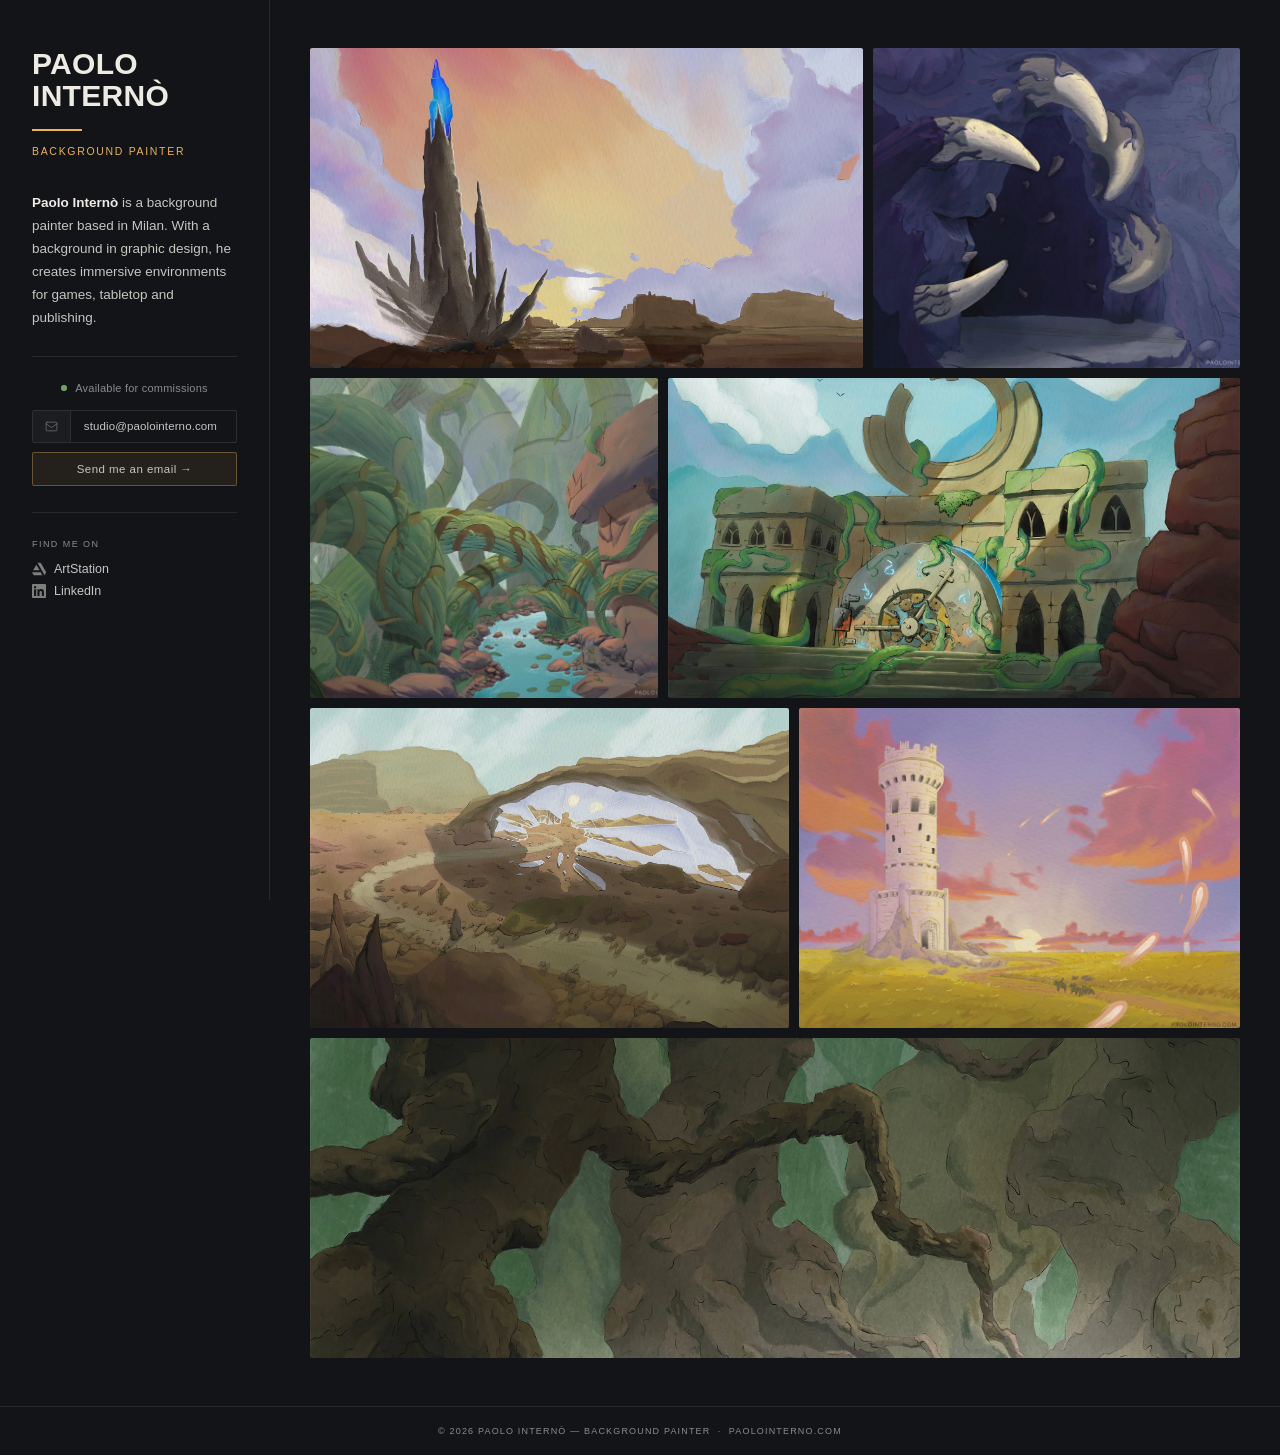
==== commit d1cf5aaa: "Update index.html" ====
--- a/index.html
+++ b/index.html
@@ -265,7 +265,7 @@
       <p class="role">Background Painter</p>
 
       <p class="about-bio">
-        <strong>Paolo Internò</strong> is a background painter based in Milan, creating environments and worldbuilding for games, tabletop and publishing.
+        <strong>Paolo Internò</strong> is a background painter based in Milan. With a background in graphic design, he creates immersive environments for games, tabletop and publishing.
       </p>
 
       <div class="divider"></div>
